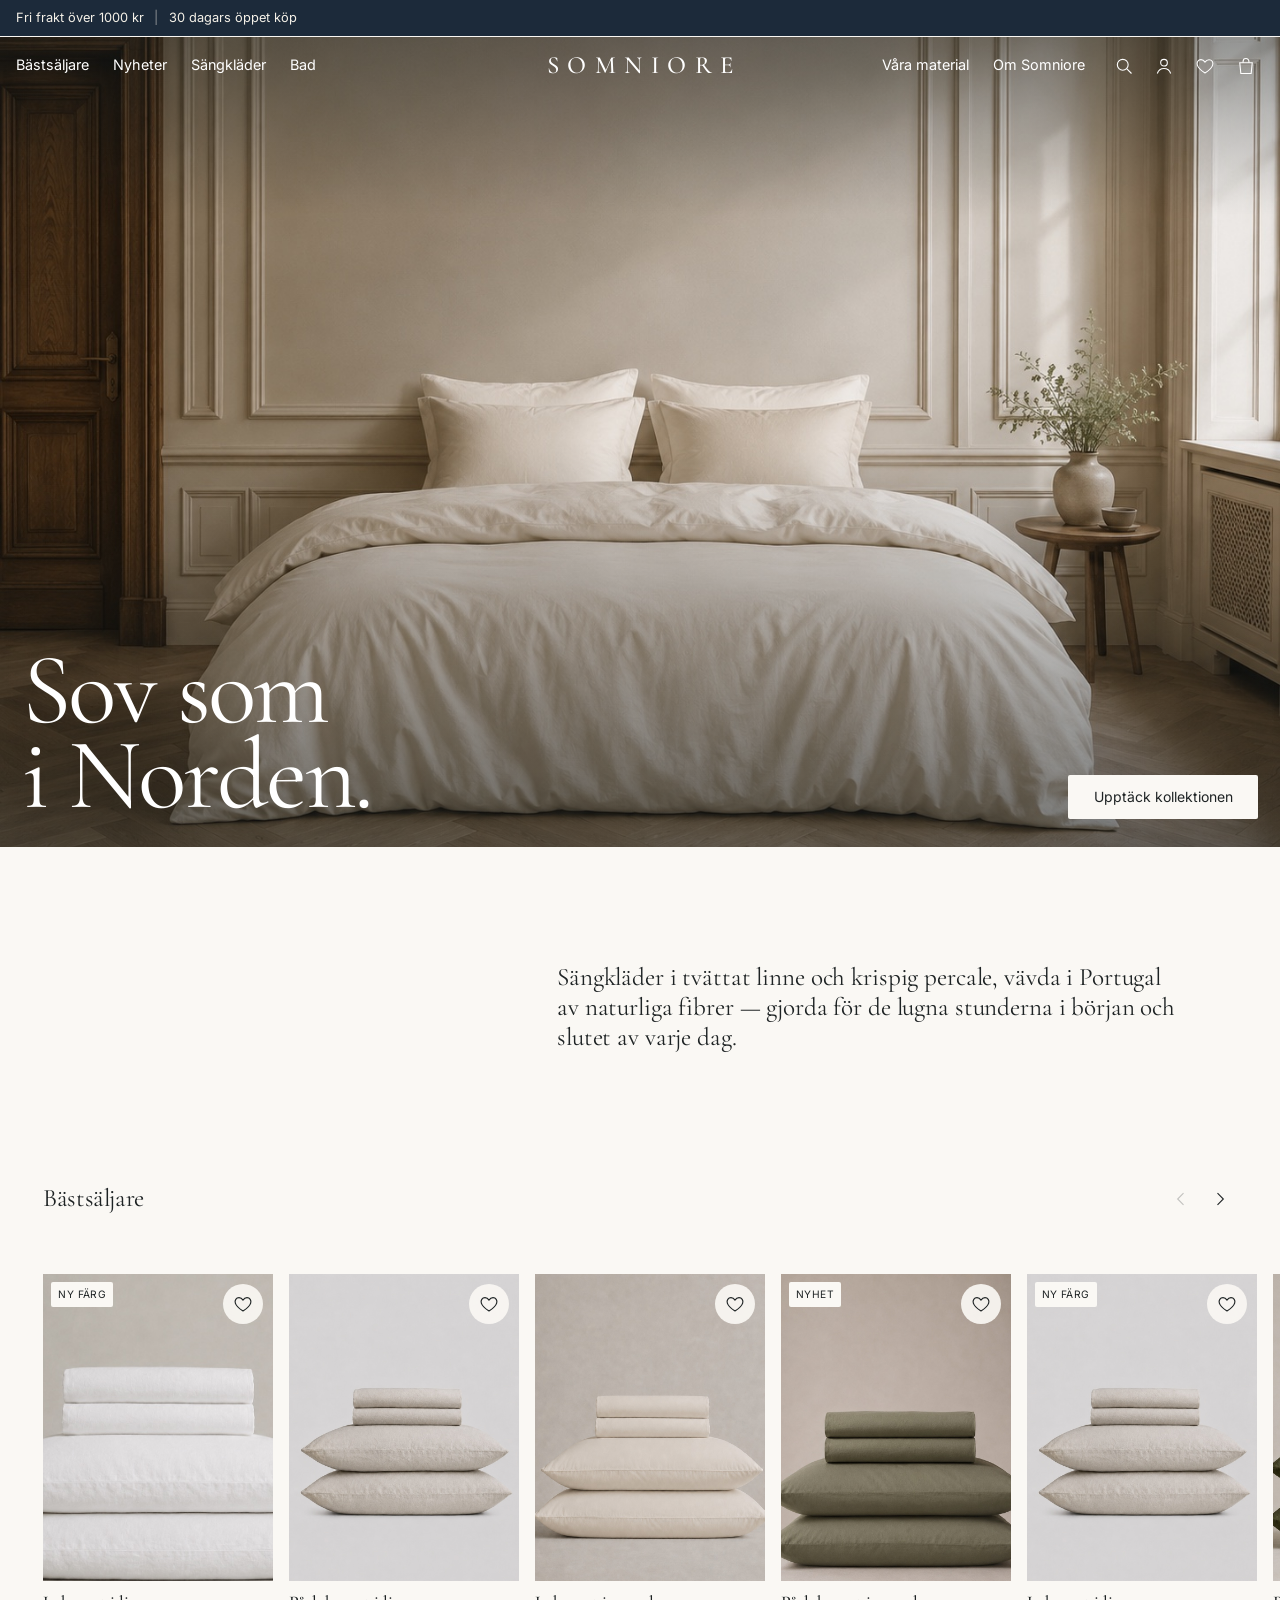
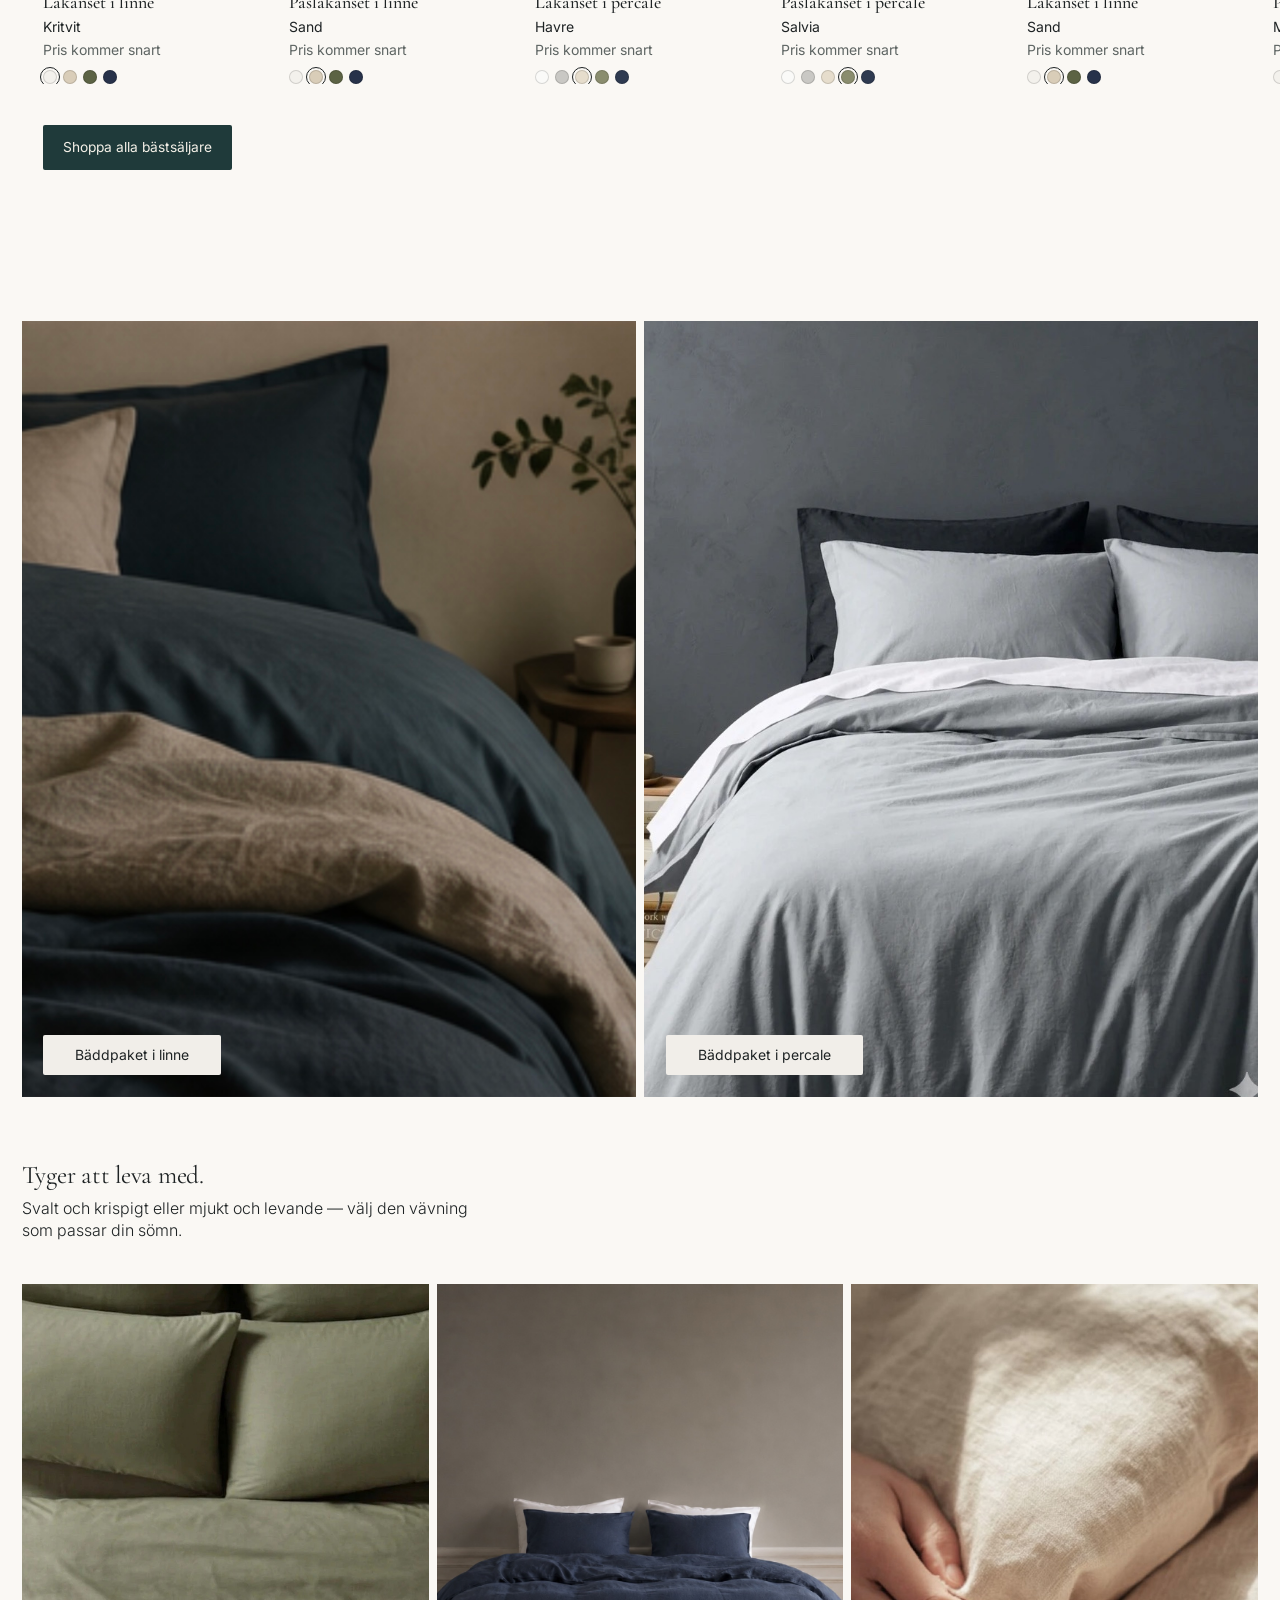
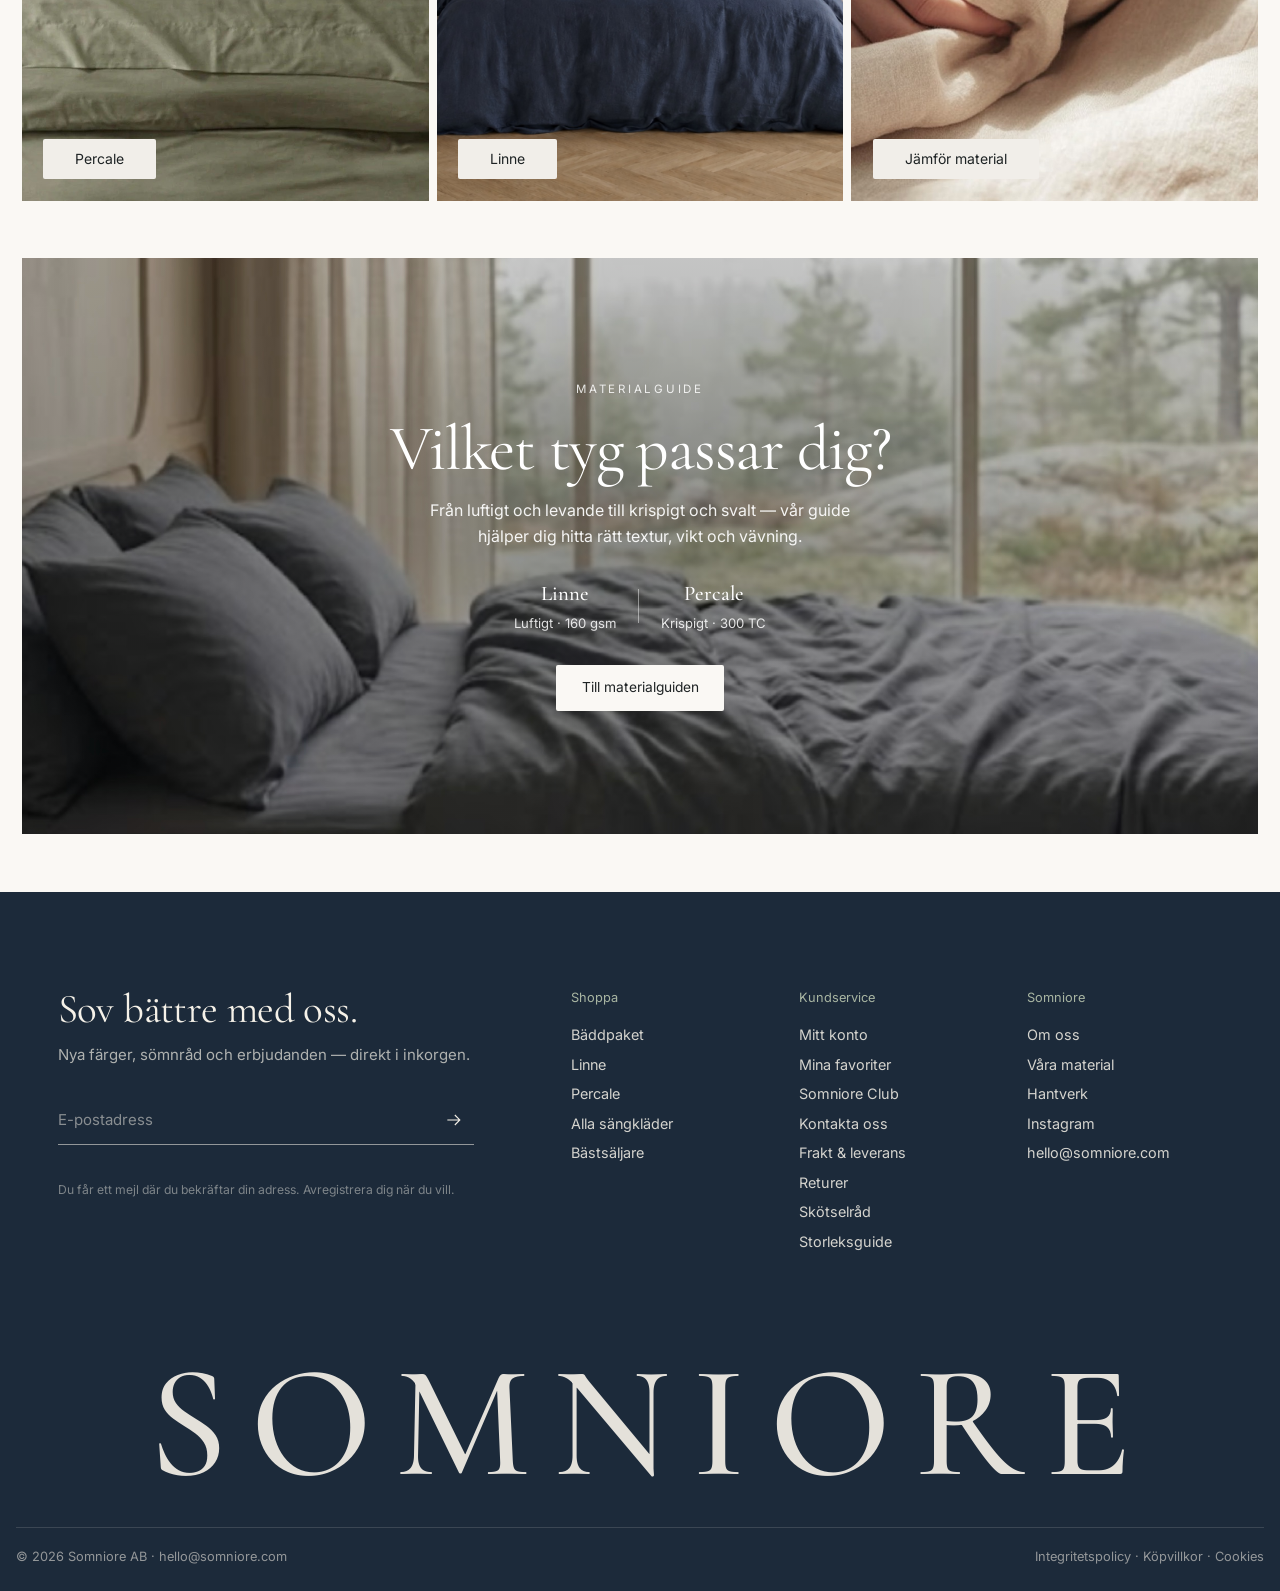
==== index.html @ 9fb5533e "Nyheter-menyn tillbaka Co-Authored-By: Claude Opus 5.5 <noreply@anthropic.com>" ====
<!doctype html>
<html lang="sv">
<head>
  <meta charset="utf-8">
  <meta name="viewport" content="width=device-width, initial-scale=1">
  <title>Somniore — Sängkläder i linne och percale</title>
  <meta name="description" content="Somniore – sängkläder i tvättat linne 160 gsm och bomullspercale 300 TC. Vävda i Portugal, formgivna i Sverige för nordisk sömn.">
  <link rel="preconnect" href="https://fonts.googleapis.com">
  <link rel="preconnect" href="https://fonts.gstatic.com" crossorigin>
  <link href="https://fonts.googleapis.com/css2?family=Cormorant+Garamond:ital,wght@0,400;0,500;0,600;1,400;1,500&family=Inter:wght@300;400;500;600&display=swap" rel="stylesheet">
  <link rel="stylesheet" href="styles.css?v=88">
</head>
<body class="has-hero is-top">

  <div id="site-header"></div>

  <main class="home">
    <!-- ============ HERO ============ -->
    <section class="hero">
      <img src="assets/img/hero-room-cream.jpg" alt="Ljust skandinaviskt sovrum med bäddad säng i krämvitt linne, väggpaneler och fiskbensparkett" class="hero__img hero__img--room">
      <div class="hero__overlay"></div>
      <h1 class="hero__title">Sov som<br>i Norden.</h1>
      <a href="kollektion.html?c=alla" class="btn btn--light hero__btn">Upptäck kollektionen</a>
    </section>

    <!-- ============ INLEDNING (stor text, högra halvan) ============ -->
    <section class="intro-note">
      <p>Sängkläder i tvättat linne och krispig percale, vävda i Portugal av naturliga fibrer — gjorda för de lugna stunderna i början och slutet av varje dag.</p>
    </section>

    <!-- ============ BÄSTSÄLJARE ============ -->
    <section class="rail" id="bastsaljare">
      <div class="rail__head">
        <h2 class="h-section">Bästsäljare</h2>
        <div class="rail__arrows">
          <button class="arrow" data-dir="-1" aria-label="Föregående"><svg viewBox="0 0 24 24"><path d="M15 5l-7 7 7 7"/></svg></button>
          <button class="arrow" data-dir="1" aria-label="Nästa"><svg viewBox="0 0 24 24"><path d="M9 5l7 7-7 7"/></svg></button>
        </div>
      </div>
      <div class="rail__track" id="productTrack"><!-- fylls av script.js --></div>
      <a href="kollektion.html?c=bastsaljare" class="btn btn--dark rail__cta">Shoppa alla bästsäljare</a>
    </section>

    <!-- ============ BÄDDPAKET (två stora bilder) ============ -->
    <section class="duo">
      <a href="baddpaket.html?m=linne" class="duo__tile">
        <img src="assets/img/linen-blue-beige.jpg" alt="Säng bäddad i mörkblått och beige linne" loading="lazy">
        <span class="img-label">Bäddpaket i linne</span>
      </a>
      <a href="baddpaket.html?m=percale" class="duo__tile">
        <img src="assets/img/percale-grey-dark-wall.jpg" alt="Säng bäddad i ljusgrå percale mot mörk vägg" loading="lazy">
        <span class="img-label">Bäddpaket i percale</span>
      </a>
    </section>

    <!-- ============ VÅRA TYGER (tre bilder) ============ -->
    <section class="fabrics">
      <div class="fabrics__head">
        <h2 class="fabrics__title">Tyger att leva med.</h2>
        <p>Svalt och krispigt eller mjukt och levande — välj den vävning som passar din sömn.</p>
      </div>
      <div class="fabrics__grid">
        <a href="kollektion.html?c=percale" class="fabrics__tile">
          <img src="assets/img/percale-green-above.jpg" alt="Närbild på grön percale" loading="lazy">
          <span class="img-label">Percale</span>
        </a>
        <a href="kollektion.html?c=linne" class="fabrics__tile">
          <img src="assets/img/linen-blue-bed.jpg" alt="Närbild på mörkblått tvättat linne" loading="lazy">
          <span class="img-label">Linne</span>
        </a>
        <a href="material.html" class="fabrics__tile">
          <img src="assets/img/linen-hand.jpg" alt="Hand som vilar mot mjukt tvättat linne" loading="lazy">
          <span class="img-label">Jämför material</span>
        </a>
      </div>
    </section>

    <!-- ============ EDITORIAL 1 ============ -->
    <!-- ============ PALETT ============ -->
    <!-- ============ STATEMENT 2 ============ -->
    <!-- ============ LINNE (split) ============ -->
    <!-- ============ KATEGORIER ============ -->
    <!-- ============ TYGGUIDE ============ -->
    <section class="guide-banner">
      <img src="assets/img/hero-nordic-window.jpg" alt="Säng i mörkt linne vid ett stort fönster mot nordisk skog" loading="lazy">
      <div class="guide-banner__copy">
        <p class="guide-banner__kicker">Materialguide</p>
        <h2 class="guide-banner__title">Vilket tyg passar dig?</h2>
        <p class="guide-banner__text">Från luftigt och levande till krispigt och svalt — vår guide hjälper dig hitta rätt textur, vikt och vävning.</p>
        <div class="guide-banner__pair">
          <span><b>Linne</b>Luftigt · 160 gsm</span>
          <i aria-hidden="true"></i>
          <span><b>Percale</b>Krispigt · 300 TC</span>
        </div>
        <a href="material.html" class="btn btn--light guide-banner__btn">Till materialguiden</a>
      </div>
    </section>

  </main>

  <div id="site-footer"></div>

  <script src="assets/js/data.js?v=85"></script>
  <script src="assets/js/layout.js?v=88"></script>
  <script src="assets/js/home.js?v=80"></script>
</body>
</html>
---- styles.css ----
/* =========================================================
   SOMNIORE — stilmall
   Layout inspirerad av Parachute: smala marginaler, bilder
   nästan kant i kant, vänsterställda rubriker, etiketter i bilder.
   ========================================================= */
:root {
  --petrol: #1F3A3A;
  --navy: #1C2A3A;
  --sage: #A8B5A2;
  --beige: #F5F1E8;
  --offwhite: #FAF8F4;
  --card: #E7E3DC;          /* bakgrund bakom produktbilder */
  --ink: #1E2324;
  --soft: #5E6563;
  --line: rgba(30,35,36,.12);
  --serif: "Cormorant Garamond", Georgia, serif;
  --sans: "Inter", "Helvetica Neue", Arial, sans-serif;
  --pad: clamp(14px, 1.25vw, 20px);   /* sidmarginal, som Parachute */
  --gap: 6px;                          /* mellanrum mellan bilder */
  --inset: clamp(16px, 4.5vw, 72px);   /* indrag för textblock */
  --header: 60px;
}

*, *::before, *::after { box-sizing: border-box; }
html { scroll-behavior: smooth; }
body {
  margin: 0;
  background: var(--offwhite);
  color: var(--ink);
  font: 400 15px/1.55 var(--sans);
  -webkit-font-smoothing: antialiased;
}
img { display: block; width: 100%; }
a { color: inherit; text-decoration: none; }
button { font: inherit; color: inherit; background: none; border: 0; padding: 0; cursor: pointer; }
h1, h2, h3, h4, p, dl, dd { margin: 0; }
[hidden] { display: none !important; }
.sr-only { position: absolute; width: 1px; height: 1px; overflow: hidden; clip: rect(0 0 0 0); }

/* ---------- Typografi ---------- */
.h-display, .hero__title {
  font-family: var(--serif);
  font-weight: 400;
  line-height: .92;
  letter-spacing: -0.025em;
}
.h-section {
  font-family: var(--serif);
  font-weight: 400;
  font-size: clamp(1.7rem, 2.4vw, 2.3rem);
  line-height: 1.1;
  letter-spacing: -0.015em;
}
.kicker { font-size: .9rem; margin-bottom: .6rem; }

/* ---------- Knappar, etiketter, länkar ---------- */
.btn {
  display: inline-block;
  font-size: .86rem;
  line-height: 1;
  padding: .95rem 1.25rem;
  border-radius: 2px;
  transition: background .25s, color .25s;
  white-space: nowrap;
}
.btn--dark { background: var(--petrol); color: var(--beige); }
.btn--dark:hover { background: var(--navy); }
.btn--light { background: var(--offwhite); color: var(--ink); }
.btn--light:hover { background: #fff; }

.label {
  position: absolute; left: clamp(12px, 1.4vw, 20px); bottom: clamp(12px, 1.4vw, 20px); z-index: 2;
  background: var(--offwhite); color: var(--ink);
  font-size: .86rem; line-height: 1; padding: .85rem 1.2rem; border-radius: 2px;
  transition: background .25s;
}
.tile:hover .label { background: #fff; }

.text-link {
  display: inline-block;
  font-size: .9rem;
  border-bottom: 1px solid currentColor;
  padding-bottom: 1px;
  transition: opacity .2s;
}
.text-link:hover { opacity: .6; }
.text-link--light { color: #fff; }

/* ---------- Meddelandefält ---------- */
.announce {
  background: var(--navy);
  color: var(--beige);
  font-size: .8rem;
  padding: .5rem var(--pad);
  position: relative; z-index: 60;
}
.announce span { opacity: .5; margin: 0 .4rem; }
.announce b { font-weight: inherit; }

/* ---------- Header ---------- */
.header {
  position: sticky; top: 0; z-index: 50;
  margin-bottom: calc(var(--header) * -1);
  color: var(--ink);
  background: var(--offwhite);
  border-bottom: 1px solid var(--line);
  transition: background .3s, color .3s, border-color .3s;
}
body.is-top .header:not(:hover):not(.mega-open) {
  background: transparent; color: #fff; border-color: transparent;
}
.header__bar {
  height: var(--header);
  display: grid; grid-template-columns: 1fr auto 1fr; align-items: center; gap: 2rem;
  padding: 0 var(--pad);
}
.nav { display: flex; gap: 1.5rem; height: 100%; align-items: center; }
.nav__item { height: 100%; display: flex; align-items: center; }
.nav__link { white-space: nowrap; font-size: .9rem; padding: .25rem 0; border-bottom: 1px solid transparent; transition: border-color .2s; }
.nav__link:hover, .nav__item.active .nav__link { border-color: currentColor; }
.logo {
  font-family: var(--serif);
  font-weight: 500;
  font-size: 1.55rem;
  letter-spacing: .34em;
  line-height: 1;
  padding-left: .34em;
}
.tools { display: flex; align-items: center; justify-content: flex-end; gap: .3rem; height: 100%; }
.nav--right { margin-right: 1rem; }
.tool { width: 36px; height: 36px; display: grid; place-items: center; }
.tool svg, .arrow svg, .news svg { width: 20px; height: 20px; fill: none; stroke: currentColor; stroke-width: 1.3; }

/* Megameny (som Parachute: kolumner med rubriker, bild till höger) */
.mega {
  position: absolute; left: 0; right: 0; top: 100%;
  background: var(--offwhite); color: var(--ink);
  border-bottom: 1px solid var(--line);
  box-shadow: 0 18px 30px -24px rgba(20,28,30,.25);
  opacity: 0; visibility: hidden; pointer-events: none;
  transition: opacity .2s, visibility .2s;
}
.mega.open { opacity: 1; visibility: visible; pointer-events: auto; }
.mega__inner {
  display: grid; grid-template-columns: repeat(5, minmax(120px, 170px)) 200px; max-width: 1240px; margin: 0 auto;
  justify-content: center; gap: clamp(1.5rem, 3.5vw, 4rem);
  padding: 2.4rem var(--pad) 2.8rem;
}
.mega__col { display: flex; flex-direction: column; gap: .7rem; font-size: .95rem; }
.mega__col > a:not(.mega__head):hover { color: var(--soft); }
.mega__head {
  display: block; font-size: .78rem; font-weight: 600; letter-spacing: .06em; text-transform: uppercase;
  padding-bottom: .9rem; margin-bottom: .6rem; border-bottom: 1px solid var(--ink); max-width: 160px;
}
.mega__head span { margin-left: .3rem; transition: margin .2s; }
.mega__head:hover span { margin-left: .6rem; }
.mega__col i { display: inline-block; width: 13px; height: 13px; border-radius: 50%; background: var(--c); box-shadow: inset 0 0 0 1px rgba(0,0,0,.15); margin-right: .6rem; vertical-align: -1px; }
.mega__mat { line-height: 1.35; }
.mega__mat small { display: block; color: var(--soft); font-size: .9rem; }
.mega__col--text p { color: var(--soft); font-size: .9rem; line-height: 1.5; max-width: 220px; }
.mega__feature img { aspect-ratio: 4/5; object-fit: cover; background: var(--card); }
.mega__feature-title { display: block; font-family: var(--serif); font-size: 1.3rem; line-height: 1.05; text-transform: uppercase; letter-spacing: .02em; margin-top: .9rem; }
.mega__feature-link { display: block; font-size: .85rem; font-weight: 500; margin-top: .4rem; }

/* Burger + mobilmeny */
.burger { display: none; width: 36px; height: 36px; position: relative; }
.burger span { position: absolute; left: 7px; right: 7px; height: 1.3px; background: currentColor; }
.burger span:nth-child(1) { top: 12px; } .burger span:nth-child(2) { top: 17.5px; } .burger span:nth-child(3) { top: 23px; }
.drawer, .cart { position: fixed; inset: 0; z-index: 100; background: rgba(20,25,26,.4); opacity: 0; visibility: hidden; transition: opacity .3s, visibility .3s; }
.drawer.open, .cart.open { opacity: 1; visibility: visible; }
.drawer__panel { position: absolute; top: 0; bottom: 0; left: 0; width: min(88vw, 380px); background: var(--offwhite); transform: translateX(-100%); transition: transform .35s cubic-bezier(.2,.7,.2,1); display: flex; flex-direction: column; overflow-y: auto; }
.drawer.open .drawer__panel, .cart.open .cart__panel { transform: none; }
.drawer__head { display: flex; justify-content: space-between; align-items: center; height: var(--header); padding: 0 var(--pad); border-bottom: 1px solid var(--line); flex-shrink: 0; }
.logo--dark { font-size: 1.15rem; }
.drawer__close { width: 36px; height: 36px; display: grid; place-items: center; }
.drawer__close svg { width: 22px; height: 22px; fill: none; stroke: currentColor; stroke-width: 1.3; }
.drawer__nav { display: flex; flex-direction: column; padding: 1rem var(--pad); }
.drawer__nav > a, .drawer__nav summary { font-family: var(--serif); font-size: 1.7rem; padding: .45rem 0; cursor: pointer; list-style: none; }
.drawer__nav summary::-webkit-details-marker { display: none; }
.drawer__nav summary::after { content: "+"; float: right; font-family: var(--sans); font-weight: 300; }
.drawer__nav details[open] summary::after { content: "−"; }
.drawer__nav details div { display: flex; flex-direction: column; gap: .55rem; padding: .3rem 0 1rem 2px; font-size: .95rem; }
.drawer__foot { margin-top: auto; padding: 1.5rem var(--pad); display: flex; flex-direction: column; gap: .5rem; font-size: .9rem; color: var(--soft); border-top: 1px solid var(--line); }

/* Varukorg */
.cart-btn { position: relative; }
.cart-count { position: absolute; top: 3px; right: 0; min-width: 15px; height: 15px; padding: 0 3px; border-radius: 8px; background: var(--petrol); color: var(--beige); font-size: .6rem; line-height: 15px; text-align: center; }
.cart-count:empty, .cart-count[data-zero] { display: none; }
.cart__panel { position: absolute; top: 0; bottom: 0; right: 0; width: min(92vw, 420px); background: var(--offwhite); transform: translateX(100%); transition: transform .35s cubic-bezier(.2,.7,.2,1); display: flex; flex-direction: column; }
.cart__head { display: flex; justify-content: space-between; align-items: center; height: var(--header); padding: 0 var(--pad); border-bottom: 1px solid var(--line); }
.cart__head h2 { font-family: var(--serif); font-weight: 400; font-size: 1.5rem; }
.cart__items { flex: 1; overflow-y: auto; padding: 0 var(--pad); }
.cart__empty { text-align: center; padding: 4rem 0; }
.cart__empty p { margin-bottom: 1.4rem; color: var(--soft); }
.cart-item { display: grid; grid-template-columns: 88px 1fr; gap: 1rem; padding: 1.2rem 0; border-bottom: 1px solid var(--line); }
.cart-item__img { aspect-ratio: 4/5; background: var(--card); overflow: hidden; }
.cart-item__img img { height: 100%; object-fit: cover; }
.cart-item__name { font-family: var(--serif); font-weight: 500; font-size: 1.15rem; }
.cart-item__info p { font-size: .85rem; color: var(--soft); }
.cart-item__qty { display: flex; align-items: center; gap: .6rem; margin-top: .6rem; font-size: .9rem; }
.cart-item__qty button:not(.cart-item__remove) { width: 26px; height: 26px; border: 1px solid var(--line); border-radius: 50%; line-height: 1; }
.cart-item__remove { margin-left: auto; font-size: .8rem; color: var(--soft); text-decoration: underline; text-underline-offset: 3px; }
.cart__foot { padding: 1.2rem var(--pad) 1.5rem; border-top: 1px solid var(--line); }
.cart__row { display: flex; justify-content: space-between; font-size: .9rem; padding: .25rem 0; }
.cart__total { font-weight: 500; font-size: 1rem; margin-bottom: 1rem; }
.cart__checkout { width: 100%; text-align: center; }
.cart__note { font-size: .78rem; color: var(--soft); text-align: center; margin-top: .7rem; }
.toast { position: fixed; left: 50%; bottom: 24px; transform: translate(-50%, 20px); background: var(--ink); color: var(--beige); font-size: .88rem; padding: .85rem 1.3rem; border-radius: 2px; opacity: 0; pointer-events: none; transition: opacity .3s, transform .3s; z-index: 120; }
.toast.show { opacity: 1; transform: translate(-50%, 0); }

/* ---------- Hero ---------- */
.hero { position: relative; height: calc(100vh - 32px); min-height: 560px; max-height: 980px; overflow: hidden; color: #fff; }
.hero__img { position: absolute; inset: 0; height: 100%; object-fit: cover; object-position: 55% 60%; }
.hero__overlay { position: absolute; inset: 0; background: linear-gradient(180deg, rgba(20,28,30,.4) 0%, rgba(20,28,30,0) 22%, rgba(20,28,30,0) 50%, rgba(20,28,30,.5) 100%); }
.hero__title { position: absolute; left: var(--pad); bottom: clamp(1.25rem, 3vw, 2.25rem); font-size: clamp(3.6rem, 8.6vw, 8.6rem); }
.hero__btn { position: absolute; right: var(--pad); bottom: clamp(1.25rem, 3vw, 2.25rem); }

/* ---------- Statement (texten till höger) ---------- */
.statement { padding: clamp(5rem, 9vw, 8.5rem) var(--pad); display: grid; grid-template-columns: 5fr 7fr; }
.statement > * { grid-column: 2; }
.statement p:not(.kicker) {
  font-family: var(--serif);
  font-size: clamp(1.55rem, 2.3vw, 2.15rem);
  line-height: 1.22;
  letter-spacing: -0.01em;
  max-width: 36ch;
}
.statement--small { padding-top: clamp(4rem, 7vw, 6.5rem); padding-bottom: clamp(4rem, 7vw, 6.5rem); }
.statement .text-link { margin-top: 1.4rem; justify-self: start; }

/* ---------- Produktkarusell ---------- */
.rail { padding: 0 0 clamp(5rem, 9vw, 8rem); }
.rail__head { display: flex; justify-content: space-between; align-items: center; padding: 0 var(--inset); margin-bottom: 1.1rem; }
.rail__head .h-section { font-size: 1.35rem; }
.rail__arrows { display: flex; gap: .3rem; }
.arrow { width: 34px; height: 34px; display: grid; place-items: center; border-radius: 50%; transition: background .2s; }
.arrow:hover { background: rgba(0,0,0,.05); }
.arrow:disabled { opacity: .25; cursor: default; background: none; }
.rail__track {
  display: grid; grid-auto-flow: column;
  grid-auto-columns: calc((100% - 2 * var(--inset) - 3 * var(--gap)) / 4);
  gap: var(--gap); overflow-x: auto; scroll-snap-type: x mandatory; scroll-padding: 0 var(--inset);
  padding: 0 var(--inset); scrollbar-width: none;
}
.rail__track::-webkit-scrollbar, .palette__track::-webkit-scrollbar { display: none; }
.rail__cta { margin: 2.2rem var(--inset) 0; }

.product { scroll-snap-align: start; }
.product__media { display: block; position: relative; aspect-ratio: 4/5; background: var(--card); overflow: hidden; }
.product__media img { position: absolute; inset: 0; height: 100%; object-fit: cover; transition: opacity .5s ease; }
.product__media .alt { opacity: 0; }
.product:hover .product__media .alt { opacity: 1; }
.tag {
  position: absolute; top: 8px; left: 8px; z-index: 2;
  font-size: .64rem; letter-spacing: .04em; text-transform: uppercase;
  background: var(--offwhite); color: var(--ink); padding: .28rem .45rem; border-radius: 2px;
}
.product__quick {
  position: absolute; left: 8px; right: 8px; bottom: 8px; z-index: 2;
  background: var(--offwhite); text-align: center; font-size: .82rem; padding: .75rem;
  border-radius: 2px; opacity: 0; transform: translateY(8px); transition: opacity .3s, transform .3s;
}
.product:hover .product__quick { opacity: 1; transform: none; }
.product__name { font-family: var(--serif); font-size: 1.2rem; font-weight: 500; line-height: 1.2; margin-top: .75rem; }
.product__color { font-size: .84rem; color: var(--ink); margin-top: .15rem; }
.product__meta { font-size: .84rem; color: var(--soft); margin-top: .1rem; }
.product__swatches { display: flex; gap: 6px; margin-top: .55rem; }
.product__swatches i, .product__swatches button { width: 14px; height: 14px; border-radius: 50%; background: var(--c); box-shadow: inset 0 0 0 1px rgba(0,0,0,.15); outline: 1px solid transparent; outline-offset: 2px; transition: outline-color .2s; }
.product__swatches button:hover { outline-color: var(--line); }
.product__swatches button.active { outline-color: var(--ink); }
.product__name { display: block; }

/* ---------- Editorial med produktkort ---------- */
.feature { padding: 0 var(--pad); }
.feature__media { position: relative; height: min(100vh, 960px); min-height: 520px; overflow: hidden; color: #fff; }
.feature__media > img { position: absolute; inset: 0; height: 100%; object-fit: cover; }
.feature__media::after { content: ""; position: absolute; inset: 0; background: linear-gradient(180deg, rgba(0,0,0,.3) 0%, rgba(0,0,0,0) 40%); pointer-events: none; }
.feature__copy { position: absolute; top: clamp(1.25rem, 2.5vw, 2rem); left: clamp(1rem, 2vw, 1.75rem); z-index: 2; }
.feature__copy .h-display { font-size: clamp(3rem, 6vw, 5.8rem); margin-bottom: 1.4rem; }
.feature__card { position: absolute; left: clamp(1rem, 2vw, 1.75rem); bottom: clamp(1rem, 2vw, 1.75rem); width: clamp(120px, 12.5vw, 190px); aspect-ratio: 3/4; background: var(--card); z-index: 2; overflow: hidden; }
.feature__card img { height: 100%; object-fit: cover; transition: transform .6s; }
.feature__card:hover img { transform: scale(1.05); }

/* ---------- Palett ---------- */
.palette { padding: clamp(5rem, 9vw, 8rem) 0 clamp(5rem, 9vw, 8rem); }
.palette__head { padding: 0 var(--inset); max-width: calc(36rem + 2 * var(--inset)); }
.palette__head p { margin-top: .8rem; font-size: 1rem; color: var(--soft); }
.palette__bar { display: flex; justify-content: space-between; align-items: flex-end; gap: 1.5rem; padding: 2.2rem var(--inset) 1.4rem; }
.palette__swatches { display: flex; gap: clamp(.8rem, 2vw, 1.8rem); flex-wrap: wrap; }
.pswatch { display: flex; flex-direction: column; align-items: center; gap: .55rem; font-size: .8rem; color: var(--soft); transition: color .2s; }
.pswatch i { width: 46px; height: 46px; border-radius: 50%; background: var(--c); box-shadow: inset 0 0 0 1px rgba(0,0,0,.12); outline: 1px solid transparent; outline-offset: 4px; transition: outline-color .2s, transform .2s; }
.pswatch:hover i { transform: scale(1.06); }
.pswatch.active { color: var(--ink); }
.pswatch.active i { outline-color: var(--ink); }
.pswatch span { padding-bottom: 2px; border-bottom: 1px solid transparent; white-space: nowrap; }
.pswatch.active span { border-color: var(--ink); }
.palette__track {
  display: grid; grid-auto-flow: column; grid-auto-columns: clamp(230px, 20vw, 310px);
  gap: var(--gap); overflow-x: auto; scroll-snap-type: x mandatory; scrollbar-width: none;
  padding: 0 var(--inset); scroll-padding: 0 var(--inset);
  transition: opacity .22s;
}
.palette__track.fading { opacity: 0; }
a.shade-card, .shade-card {
  scroll-snap-align: start; aspect-ratio: 3/4; background: var(--c); color: var(--ink);
  padding: clamp(1.2rem, 2vw, 1.8rem); display: flex; flex-direction: column;
  box-shadow: inset 0 0 0 1px rgba(0,0,0,.09);
}
.shade-card.is-dark { color: var(--beige); }
.shade-card__kicker { font-size: .75rem; letter-spacing: .14em; text-transform: uppercase; opacity: .7; }
.shade-card h3 { font-family: var(--serif); font-weight: 400; font-size: clamp(2rem, 2.8vw, 2.6rem); line-height: 1; margin: auto 0 1rem; }
.shade-card p:not(.shade-card__kicker) { font-size: .9rem; line-height: 1.5; }
.shade-card__avail { margin-top: 1.2rem; padding-top: .9rem; border-top: 1px solid currentColor; opacity: .85; font-size: .82rem !important; }
.look { scroll-snap-align: start; }
.look__img { aspect-ratio: 3/4; overflow: hidden; background: var(--card); }
.look__img img { height: 100%; object-fit: cover; transition: transform .9s cubic-bezier(.2,.7,.2,1); }
.look:hover .look__img img { transform: scale(1.04); }
.look__title { font-family: var(--serif); font-weight: 500; font-size: 1.15rem; margin-top: .7rem; }
.look__meta { font-size: .82rem; color: var(--soft); }

/* ---------- Linne: stor bild + produktblock ---------- */
.spot { display: grid; grid-template-columns: 7fr 5fr; gap: var(--gap); padding: 0 var(--pad); margin-bottom: clamp(5rem, 9vw, 8rem); }
.spot__large { aspect-ratio: 4/5; max-height: 92vh; width: 100%; overflow: hidden; background: var(--card); }
.spot__large img { height: 100%; object-fit: cover; transition: opacity .22s; }
.spot__info { display: flex; flex-direction: column; justify-content: space-between; gap: 2.5rem; padding: clamp(1rem, 2vw, 1.5rem) clamp(1rem, 4vw, 4rem); background: var(--beige); }
.spot__title { font-family: var(--serif); font-weight: 400; font-size: clamp(2.4rem, 4vw, 3.6rem); line-height: 1; letter-spacing: -0.02em; margin-bottom: 1.2rem; }
.spot__text { font-size: 1rem; line-height: 1.55; max-width: 30rem; }
.spot__facts { list-style: none; padding: 0; margin: 1.8rem 0 0; max-width: 30rem; }
.spot__facts li { display: flex; gap: 1rem; padding: .7rem 0; border-top: 1px solid var(--line); font-size: .92rem; }
.spot__facts li:last-child { border-bottom: 1px solid var(--line); }
.spot__facts span { width: 5.5rem; flex-shrink: 0; color: var(--soft); }
.spot__buy { display: grid; grid-template-columns: minmax(140px, 50%) 1fr; gap: 1.4rem; align-items: end; }
.spot__pack { display: block; aspect-ratio: 4/5; overflow: hidden; background: var(--card); }
.spot__pack img { height: 100%; object-fit: cover; transition: opacity .22s, transform .8s; }
.spot__pack:hover img { transform: scale(1.04); }
.spot.fading .spot__large img, .spot.fading .spot__pack img { opacity: 0; }
.spot__name { font-family: var(--serif); font-weight: 500; font-size: 1.35rem; line-height: 1.15; }
.spot__meta { font-size: .85rem; color: var(--soft); margin-top: .2rem; }
.spot__meta span { color: var(--ink); }
.spot__swatches { display: flex; gap: 10px; margin: .9rem 0 1.4rem; }
.spot__swatch { width: 24px; height: 24px; border-radius: 50%; background: var(--c); box-shadow: inset 0 0 0 1px rgba(0,0,0,.15); outline: 1px solid transparent; outline-offset: 3px; transition: outline-color .2s; }
.spot__swatch:hover { outline-color: var(--line); }
.spot__swatch.active { outline-color: var(--ink); }
.spot__ctas { display: flex; align-items: center; gap: 1.2rem; flex-wrap: wrap; }

/* ---------- Bildrutor med etikett ---------- */
.tiles { display: grid; gap: var(--gap); padding: 0 var(--pad); }
.tiles--4 { grid-template-columns: repeat(4, 1fr); margin-bottom: clamp(5rem, 9vw, 8rem); }
.tiles--3 { grid-template-columns: repeat(3, 1fr); }
.tiles--2 { grid-template-columns: repeat(2, 1fr); }
.tile { position: relative; display: block; overflow: hidden; aspect-ratio: 3/4; background: var(--card); }
.tile--tall { aspect-ratio: 4/5; }
.tile--wide { aspect-ratio: 4/3; }
.tile img { position: absolute; inset: 0; height: 100%; object-fit: cover; transition: transform 1s cubic-bezier(.2,.7,.2,1); }
.tile:hover img { transform: scale(1.035); }

/* ---------- Banner (The Nordic Way) ---------- */
.banner { position: relative; margin: 0 var(--pad); height: min(92vh, 900px); min-height: 480px; overflow: hidden; color: #fff; }
.banner img { position: absolute; inset: 0; height: 100%; object-fit: cover; }
.banner::after { content: ""; position: absolute; inset: 0; background: linear-gradient(0deg, rgba(0,0,0,.45) 0%, rgba(0,0,0,0) 45%); }
.banner__copy { position: absolute; z-index: 2; left: clamp(1rem, 2.4vw, 2.2rem); bottom: clamp(1.25rem, 3vw, 2.5rem); }
.banner__copy .h-display { font-size: clamp(2.8rem, 5.4vw, 5.2rem); margin-bottom: 1rem; }

.pillars { display: grid; grid-template-columns: repeat(4, 1fr); gap: clamp(1.5rem, 3vw, 3rem); padding: clamp(2.5rem, 4vw, 3.5rem) var(--inset) clamp(5rem, 9vw, 8rem); }
.pillar { border-top: 1px solid var(--ink); padding-top: 1rem; }
.pillar__n { font-size: .78rem; color: var(--soft); }
.pillar h3 { font-family: var(--serif); font-weight: 500; font-size: 1.45rem; line-height: 1.15; margin: 1.6rem 0 .45rem; }
.pillar p { color: var(--soft); font-size: .92rem; }

/* ---------- Block med rubrik + rutor ---------- */
.block { padding-bottom: clamp(5rem, 9vw, 8rem); }
.block__head { padding: 0 var(--inset); margin-bottom: 1.8rem; }
.block__head p { max-width: 30rem; margin-top: .7rem; font-size: 1rem; }
.tiles__captions { margin-top: 1rem; font-size: .88rem; color: var(--soft); }
.cap-title { font-family: var(--serif); font-style: italic; font-size: 1.15rem; color: var(--ink); }
.specs { margin-top: 1rem; }
.specs dl { display: grid; grid-template-columns: 7rem 1fr; font-size: .9rem; }
.specs dt, .specs dd { padding: .65rem 0; border-top: 1px solid var(--line); }
.specs dt { color: var(--soft); }

/* ---------- Footer ---------- */
.footer { background: var(--navy); color: var(--beige); padding: clamp(4rem, 8vw, 6rem) var(--pad) 1.5rem; }
.footer__top { display: grid; grid-template-columns: 5fr 7fr; gap: 3rem; padding: 0 calc(var(--inset) - var(--pad)); }
.footer__title { font-family: var(--serif); font-weight: 400; font-size: clamp(2rem, 3.2vw, 2.8rem); line-height: 1.05; letter-spacing: -0.015em; }
.footer__news > p { color: rgba(245,241,232,.68); margin-top: .8rem; }
.news { display: flex; border-bottom: 1px solid rgba(245,241,232,.55); margin-top: 1.8rem; max-width: 26rem; }
.news input { flex: 1; min-width: 0; border: 0; background: transparent; font: inherit; padding: .8rem 0; outline: none; color: var(--beige); }
.news input::placeholder { color: rgba(245,241,232,.5); }
.news button { width: 40px; display: grid; place-items: center; }
.news__msg { min-height: 1.4em; font-size: .88rem; color: var(--sage) !important; margin-top: .4rem; }
.footer__cols { display: grid; grid-template-columns: repeat(3, 1fr); gap: 2rem; }
.footer__cols div { display: flex; flex-direction: column; gap: .45rem; font-size: .9rem; color: rgba(245,241,232,.85); }
.footer__cols h4 { font-weight: 400; font-size: .8rem; color: var(--sage); margin-bottom: .6rem; }
.footer__cols a:hover { color: #fff; }
.footer__mark {
  font-family: var(--serif); font-weight: 500;
  font-size: clamp(2.4rem, 12.5vw, 14rem); line-height: 1;
  letter-spacing: .14em; padding-left: .14em; text-align: center;
  color: rgba(245,241,232,.92);
  margin: clamp(3rem, 7vw, 6rem) 0 1.5rem; white-space: nowrap; overflow: hidden;
}
.footer__bottom { display: flex; justify-content: space-between; gap: 1rem; flex-wrap: wrap; font-size: .8rem; color: rgba(245,241,232,.55); border-top: 1px solid rgba(245,241,232,.14); padding-top: 1.2rem; }

/* ---------- Mjuk inladdning ---------- */
.fade { opacity: 0; transform: translateY(16px); transition: opacity .9s ease, transform .9s cubic-bezier(.2,.7,.2,1); }
.fade.in { opacity: 1; transform: none; }
@media (prefers-reduced-motion: reduce) { .fade { opacity: 1; transform: none; transition: none; } }

/* =========================================================
   Responsivt
   ========================================================= */
@media (max-width: 1240px) {
  .nav--right { display: none; }
  .rail__track { grid-auto-columns: calc((100% - 2 * var(--inset) - 2 * var(--gap)) / 3); }
}
@media (max-width: 1100px) {
  .mega__inner { grid-template-columns: repeat(5, 1fr); }
  .mega__feature { display: none; }
}
@media (max-width: 900px) {
  :root { --header: 56px; --inset: var(--pad); }
  .header__bar { display: flex; }
  .nav, .hide-m { display: none; }
  .burger { display: block; }
  .logo { position: absolute; left: 50%; transform: translateX(-50%); font-size: 1.2rem; }
  .tools { margin-left: auto; }
  .mega { display: none; }

  .hero { height: 84vh; }
  .hero__btn { right: auto; left: var(--pad); }
  .hero__title { bottom: 5.2rem; }

  .statement { grid-template-columns: 1fr; }
  .statement > * { grid-column: 1; }

  .rail__track { grid-auto-columns: 78%; }
  .feature { padding: 0; }
  .feature__media { height: 88vh; }

  .spot { grid-template-columns: 1fr; }
  .spot__info { padding: 2rem var(--pad); }
  .palette__bar { align-items: flex-start; flex-direction: column; }
  .palette__bar .rail__arrows { display: none; }
  .palette__swatches { flex-wrap: nowrap; overflow-x: auto; width: 100%; scrollbar-width: none; padding: 6px 4px; }
  .palette__track { grid-auto-columns: 62%; }

  .tiles--4 { grid-template-columns: 1fr 1fr; }
  .tiles--3 { grid-auto-flow: column; grid-template-columns: none; grid-auto-columns: 78%; overflow-x: auto; scroll-snap-type: x mandatory; scrollbar-width: none; }
  .tiles--3::-webkit-scrollbar { display: none; }
  .tiles--3 > * { scroll-snap-align: start; }
  .banner { margin: 0; height: 80vh; }
  .pillars { grid-template-columns: 1fr 1fr; row-gap: 2.5rem; }
  .footer__top { grid-template-columns: 1fr; padding: 0; }
}
@media (max-width: 560px) {
  .announce { font-size: .74rem; }
  .announce span, .announce .more { display: none; }
  .logo { font-size: 1.05rem; letter-spacing: .26em; padding-left: .26em; }
  .tools .tool:first-child { display: none; }
  .hero__title { font-size: 3.4rem; }
  .pswatch i { width: 38px; height: 38px; }
  .spot__buy { grid-template-columns: 40% 1fr; }
  .tiles--2 { grid-template-columns: 1fr; }
  .specs { gap: 2rem; }
  .pillars { grid-template-columns: 1fr; }
  .footer__cols { grid-template-columns: 1fr 1fr; }
}

/* =========================================================
   UNDERSIDOR
   ========================================================= */

/* ---------- Sidhero (kollektioner, info) ---------- */
.hero--page { height: clamp(380px, 58vh, 620px); min-height: 0; }
.page-hero__copy { position: absolute; left: var(--pad); right: var(--pad); bottom: clamp(1.5rem, 3vw, 2.5rem); max-width: 40rem; }
.page-hero__title { font-family: var(--serif); font-weight: 400; font-size: clamp(3rem, 6.5vw, 6rem); line-height: .95; letter-spacing: -0.025em; }
.page-hero__text { font-size: 1rem; max-width: 30rem; margin-top: .9rem; color: rgba(255,255,255,.9); }
.crumbs { font-size: .8rem; color: var(--soft); margin-bottom: 1rem; }
.crumbs a:hover { text-decoration: underline; text-underline-offset: 3px; }
.crumbs span { margin: 0 .25rem; }
.crumbs--light { color: rgba(255,255,255,.85); }

/* ---------- Filter ---------- */
.filters {
  position: sticky; top: var(--header); z-index: 20;
  display: flex; justify-content: space-between; align-items: center; gap: 1rem; flex-wrap: wrap;
  padding: .9rem var(--pad); background: rgba(250,248,244,.96); backdrop-filter: blur(6px);
  border-bottom: 1px solid var(--line); margin-bottom: 1.5rem;
}
.filters__left { display: flex; align-items: center; gap: 1.5rem; flex-wrap: wrap; }
.chips { display: flex; gap: .4rem; flex-wrap: wrap; }
.chip { font-size: .84rem; padding: .5rem .95rem; border: 1px solid var(--line); border-radius: 99px; transition: border-color .2s, background .2s, color .2s; }
.chip:hover { border-color: var(--ink); }
.chip.active { background: var(--ink); color: var(--offwhite); border-color: var(--ink); }
.color-filter { display: flex; gap: 10px; }
.cdot { width: 22px; height: 22px; border-radius: 50%; background: var(--c); box-shadow: inset 0 0 0 1px rgba(0,0,0,.15); outline: 1px solid transparent; outline-offset: 3px; transition: outline-color .2s; }
.cdot:hover { outline-color: var(--line); }
.cdot.active { outline-color: var(--ink); }
.filters__right { display: flex; align-items: center; gap: 1.2rem; font-size: .85rem; color: var(--soft); }
.sort select { font: inherit; font-size: .85rem; color: var(--ink); background: transparent; border: 0; padding: .3rem 0; cursor: pointer; }

/* ---------- Produktrutnät ---------- */
.grid { display: grid; grid-template-columns: repeat(4, 1fr); gap: 2.6rem var(--gap); padding: 0 var(--pad) clamp(4rem, 8vw, 6rem); }
.grid .product__name { font-size: 1.2rem; }
.grid-empty { text-align: center; padding: 3rem 0 6rem; color: var(--soft); }
.grid-empty .text-link { margin-top: .8rem; color: var(--ink); }
.more { border-top: 1px solid var(--line); padding-top: clamp(4rem, 8vw, 6rem); }
.more .tiles--4 { margin-bottom: 0; }


@keyframes shake { 25% { transform: translateX(-5px); } 75% { transform: translateX(5px); } }


.pd-maker { display: grid; grid-template-columns: 2.2fr 1fr; gap: clamp(1rem, 2vw, 1.5rem); padding: 0 var(--inset) clamp(4rem, 8vw, 6rem); max-width: 1300px; margin: 0 auto; align-items: end; }
.pd-maker__big { aspect-ratio: 16/10; overflow: hidden; }
.pd-maker__big img { height: 100%; object-fit: cover; object-position: center 40%; }
.pd-maker__small { aspect-ratio: 4/3; overflow: hidden; margin-bottom: 1.3rem; }
.pd-maker__small img { height: 100%; object-fit: cover; }
.pd-eyebrow { font-size: .72rem; font-weight: 600; letter-spacing: .14em; text-transform: uppercase; color: var(--petrol); }
.pd-maker__title { font-family: var(--sans); font-weight: 600; font-size: 1.15rem; letter-spacing: .1em; text-transform: uppercase; margin: .4rem 0 .8rem; }
.pd-maker__side p:not(.pd-eyebrow) { font-size: .9rem; color: var(--soft); line-height: 1.6; margin-bottom: 1.3rem; }
.pd-btn { display: inline-block; background: var(--petrol); color: var(--beige); font-size: .72rem; font-weight: 600; letter-spacing: .14em; text-transform: uppercase; padding: .85rem 1.3rem; border-radius: 3px; transition: background .25s; }
.pd-btn:hover { background: var(--navy); }



@media (max-width: 1100px) {
}
@media (max-width: 900px) {
  .pd-maker { grid-template-columns: 1fr; }
}

/* ---------- Signaturset ---------- */
.set-row { display: grid; grid-template-columns: 7fr 5fr; gap: var(--gap); padding: 0 var(--pad); margin-bottom: clamp(4rem, 8vw, 6rem); align-items: stretch; }
.set-row__img { aspect-ratio: 5/4; overflow: hidden; }
.set-row__img img { height: 100%; object-fit: cover; }
.set-row__text { background: var(--beige); padding: clamp(2rem, 4vw, 4rem); display: flex; flex-direction: column; justify-content: center; align-items: flex-start; }
.set-row--flip .set-row__img { order: 2; }
.set-row--flip { grid-template-columns: 5fr 7fr; }
.set-row__title { font-family: var(--serif); font-weight: 400; font-size: clamp(2.2rem, 3.6vw, 3.4rem); line-height: 1; letter-spacing: -0.02em; }
.set-row__tag { font-family: var(--serif); font-style: italic; font-size: 1.25rem; color: var(--soft); margin: .6rem 0 1.6rem; }
.set-row__list { list-style: none; padding: 0; margin: 0 0 2rem; width: 100%; max-width: 22rem; }
.set-row__list li { padding: .65rem 0; border-top: 1px solid var(--line); font-size: .95rem; }
.set-row__list li:last-child { border-bottom: 1px solid var(--line); }

/* ---------- Material ---------- */
.compare2 { display: grid; grid-template-columns: 1fr 1fr; gap: var(--gap); padding: 0 var(--pad); margin-bottom: clamp(4rem, 8vw, 6rem); }
.compare2__title { font-family: var(--serif); font-weight: 400; font-size: clamp(2rem, 3vw, 2.6rem); margin-top: 1.4rem; }
.compare2__lead { color: var(--soft); margin: .3rem 0 1.2rem; }
.compare2 .btn { margin-top: 1.6rem; }
.compare2__col { padding-right: clamp(0px, 2vw, 2rem); }
.specs-dl { display: grid; grid-template-columns: 7.5rem 1fr; margin: 0; font-size: .92rem; }
.specs-dl dt, .specs-dl dd { padding: .7rem 0; border-top: 1px solid var(--line); margin: 0; }
.specs-dl dt { color: var(--soft); }
.care { background: var(--beige); padding: clamp(4rem, 8vw, 6rem) var(--inset); }
.care__head p { color: var(--soft); margin-top: .6rem; }
.care__grid { display: grid; grid-template-columns: repeat(3, 1fr); gap: clamp(1.5rem, 3vw, 3rem); margin-top: 2.5rem; }
.care__grid > div { border-top: 1px solid var(--ink); padding-top: 1rem; }
.care__grid h3 { font-family: var(--serif); font-weight: 500; font-size: 1.5rem; margin-bottom: .5rem; }
.care__grid p { color: var(--soft); font-size: .92rem; }

/* ---------- Om oss ---------- */
.story-split { display: grid; grid-template-columns: 1fr 1fr; gap: var(--gap); padding: 0 var(--pad); margin-bottom: var(--gap); }
.story-split__img { aspect-ratio: 1; overflow: hidden; }
.story-split__img img { height: 100%; object-fit: cover; }
.story-split__text { background: var(--beige); padding: clamp(2rem, 6vw, 6rem); display: flex; flex-direction: column; justify-content: center; }
.story-split__text .h-section { margin-bottom: 1.2rem; }
.story-split__text p:not(.kicker) { max-width: 30rem; }
.story-split--flip .story-split__img { order: 2; }
.nordic-title { padding-top: clamp(4rem, 8vw, 6rem); margin-bottom: 0; }
.pillars { display: grid; grid-template-columns: repeat(4, 1fr); gap: clamp(1.5rem, 3vw, 3rem); padding: 2rem var(--inset) clamp(5rem, 9vw, 8rem); }
.pillar { border-top: 1px solid var(--ink); padding-top: 1rem; }
.pillar__n { font-size: .78rem; color: var(--soft); }
.pillar h3 { font-family: var(--serif); font-weight: 500; font-size: 1.45rem; line-height: 1.15; margin: 1.6rem 0 .45rem; }
.pillar p { color: var(--soft); font-size: .92rem; }

/* ---------- Kundservice ---------- */
.page-head { padding: calc(var(--header) + clamp(2.5rem, 6vw, 5rem)) var(--inset) clamp(2rem, 4vw, 3rem); border-bottom: 1px solid var(--line); }
.page-head__title { font-family: var(--serif); font-weight: 400; font-size: clamp(2.8rem, 6vw, 5rem); line-height: 1; letter-spacing: -0.02em; }
.page-head__text { max-width: 34rem; margin-top: 1rem; color: var(--soft); }
.service { display: grid; grid-template-columns: 1fr 2fr; gap: clamp(2rem, 6vw, 6rem); padding: clamp(2.5rem, 5vw, 4rem) var(--inset) clamp(5rem, 9vw, 8rem); }
.service__contact { position: sticky; top: calc(var(--header) + 2rem); align-self: start; background: var(--beige); padding: 2rem; }
.service__contact h2 { font-family: var(--serif); font-weight: 400; font-size: 1.7rem; margin-bottom: 1rem; }
.service__contact p { font-size: .92rem; margin-bottom: .9rem; color: var(--soft); }
.service__contact a { color: var(--ink); text-decoration: underline; text-underline-offset: 3px; }
.service__group { font-family: var(--serif); font-weight: 400; font-size: 1.8rem; margin: 2.5rem 0 .6rem; scroll-margin-top: calc(var(--header) + 2rem); }
.service__group:first-child { margin-top: 0; }
.size-table { width: 100%; border-collapse: collapse; font-size: .92rem; }
.size-table th, .size-table td { text-align: left; padding: .8rem 0; border-top: 1px solid var(--line); vertical-align: top; }
.size-table th { font-weight: 400; color: var(--soft); width: 9rem; }
.size-note { font-size: .8rem; color: var(--soft); margin-top: .6rem; }

@media (max-width: 1100px) {
  .grid { grid-template-columns: repeat(3, 1fr); }
  .pdp { grid-template-columns: 1fr 1fr; }
}
@media (max-width: 900px) {
  .filters { top: var(--header); }
  .filters__left { gap: 1rem; }
  .grid { grid-template-columns: 1fr 1fr; row-gap: 2rem; }
  .pdp { grid-template-columns: 1fr; padding-left: 0; padding-right: 0; }
  .pdp__gallery { display: grid; grid-auto-flow: column; grid-template-columns: none; grid-auto-columns: 86%; overflow-x: auto; scroll-snap-type: x mandatory; scrollbar-width: none; padding: 0 var(--pad); }
  .pdp__gallery::-webkit-scrollbar { display: none; }
  .pdp__gallery figure, .pdp__gallery figure.wide { grid-column: auto; aspect-ratio: 4/5; scroll-snap-align: center; }
  .pdp__info { padding: 0 var(--pad); }
  .pdp__sticky { position: static; padding: 0; }
  .pdp-material, .set-row, .set-row--flip, .compare2, .story-split { grid-template-columns: 1fr; }
  .pdp-material { margin-left: 0; margin-right: 0; }
  .set-row--flip .set-row__img, .story-split--flip .story-split__img { order: 0; }
  .compare2 { row-gap: 3.5rem; }
  .care__grid { grid-template-columns: 1fr; }
  .pillars { grid-template-columns: 1fr 1fr; row-gap: 2.5rem; }
  .service { grid-template-columns: 1fr; }
  .service__contact { position: static; }
}
@media (max-width: 560px) {
  .filters__right .filters__count { display: none; }
  .pillars { grid-template-columns: 1fr; }
  .page-hero__title { font-size: 3rem; }
}
.hero--page .hero__overlay { background: linear-gradient(180deg, rgba(20,28,30,.4) 0%, rgba(20,28,30,0) 28%, rgba(20,28,30,.15) 55%, rgba(20,28,30,.62) 100%); }

/* ---------- Tygguide-banner ---------- */
.guide-banner { position: relative; margin: 0 var(--pad) clamp(5rem, 9vw, 8rem); height: clamp(460px, 64vh, 640px); overflow: hidden; display: grid; place-items: center; text-align: center; color: #fff; }
.guide-banner > img { position: absolute; inset: 0; height: 100%; object-fit: cover; object-position: center 45%; transform: scale(1.02); transition: transform 1.6s cubic-bezier(.2,.7,.2,1); }
.guide-banner:hover > img { transform: scale(1.05); }
.guide-banner::after { content: ""; position: absolute; inset: 0; background: radial-gradient(ellipse at center, rgba(28,30,28,.5) 0%, rgba(28,30,28,.28) 55%, rgba(28,30,28,.18) 100%); }
.guide-banner__copy { position: relative; z-index: 2; max-width: 46rem; padding: 0 var(--pad); }
.guide-banner__kicker { font-size: .72rem; letter-spacing: .24em; text-transform: uppercase; opacity: .85; margin-bottom: 1.1rem; }
.guide-banner__title { font-family: var(--serif); font-weight: 400; font-size: clamp(2.6rem, 5vw, 4.4rem); line-height: 1; letter-spacing: -0.02em; }
.guide-banner__text { font-size: 1rem; line-height: 1.6; margin: 1.1rem auto 0; max-width: 28rem; color: rgba(255,255,255,.92); }
.guide-banner__pair { display: flex; justify-content: center; align-items: center; gap: 1.4rem; margin: 1.8rem 0 2rem; font-size: .82rem; color: rgba(255,255,255,.85); }
.guide-banner__pair span { display: flex; flex-direction: column; gap: .15rem; }
.guide-banner__pair b { font-family: var(--serif); font-weight: 500; font-size: 1.3rem; color: #fff; }
.guide-banner__pair i { width: 1px; height: 34px; background: rgba(255,255,255,.45); }
.guide-banner__btn { padding: 1rem 1.6rem; border-radius: 2px; }
@media (max-width: 900px) { .guide-banner { margin-left: 0; margin-right: 0; height: 560px; } }

.hero__img--room { object-position: 50% 62%; }

.feature__img--dusk { object-position: 50% 8%; }
.feature__media:has(.feature__img--dusk)::after { background: linear-gradient(180deg, rgba(10,16,24,.32) 0%, rgba(10,16,24,.05) 40%, rgba(10,16,24,0) 70%); }

/* =========================================================
   MITT KONTO — inloggning, kundportal, Somniore Club
   ========================================================= */
.acc-link.is-in { position: relative; }
.acc-link.is-in::after { content: ""; position: absolute; top: 9px; right: 6px; width: 6px; height: 6px; border-radius: 50%; background: var(--sage); }
.cart__club { font-size: .82rem; color: var(--soft); text-align: center; margin-top: .8rem; }
.cart__club a { color: var(--ink); text-decoration: underline; text-underline-offset: 3px; }

/* ---------- Inloggning ---------- */
.auth { display: grid; grid-template-columns: 1fr; min-height: 88vh; }
.auth__media { position: relative; overflow: hidden; }
.auth__media img { position: absolute; inset: 0; height: 100%; object-fit: cover; }
.auth__media::after { content: ""; position: absolute; inset: 0; background: linear-gradient(180deg, rgba(18,26,28,0) 35%, rgba(18,26,28,.62) 100%); }
.auth__media-copy { position: absolute; left: var(--inset); right: var(--inset); bottom: clamp(2rem, 5vw, 4rem); z-index: 2; color: #fff; }
.auth__kicker { font-size: .72rem; letter-spacing: .24em; text-transform: uppercase; opacity: .85; margin-bottom: .9rem; }
.auth__media-copy h2 { font-family: var(--serif); font-weight: 400; font-size: clamp(2.4rem, 4vw, 3.6rem); line-height: 1; letter-spacing: -0.02em; }
.auth__media-copy ul { list-style: none; padding: 0; margin: 1.4rem 0 0; display: grid; gap: .5rem; font-size: .92rem; color: rgba(255,255,255,.9); }
.auth__media-copy li::before { content: "—"; margin-right: .6rem; opacity: .6; }
.auth__media-copy b { font-family: var(--serif); font-size: 1.15rem; font-weight: 500; }
.auth__panel { display: grid; place-items: center; padding: calc(var(--header) + 3rem) var(--inset) 4rem; background: var(--offwhite); }
.auth__box { width: 100%; max-width: 400px; }
.auth__title { font-family: var(--serif); font-weight: 400; font-size: clamp(2.4rem, 4vw, 3.2rem); line-height: 1; letter-spacing: -0.02em; margin-top: 1.6rem; }
.auth__lead { color: var(--soft); margin: .8rem 0 1.8rem; }
.auth__tabs { display: grid; grid-template-columns: 1fr 1fr; border-bottom: 1px solid var(--line); margin-bottom: 1.6rem; }
.auth__tabs button { padding: .8rem 0; font-size: .78rem; font-weight: 600; letter-spacing: .12em; text-transform: uppercase; color: var(--soft); border-bottom: 2px solid transparent; margin-bottom: -1px; transition: color .2s, border-color .2s; }
.auth__tabs button.active { color: var(--petrol); border-color: var(--petrol); }
.google-btn { width: 100%; display: flex; align-items: center; justify-content: center; gap: .75rem; padding: .95rem 1rem; background: #fff; border: 1px solid #d6d3cd; border-radius: 3px; font-size: .92rem; font-weight: 500; transition: border-color .2s, box-shadow .2s; }
.google-btn:hover { border-color: #a9a59e; box-shadow: 0 2px 10px rgba(30,35,36,.06); }
.google-btn svg { width: 19px; height: 19px; }
.google-official { min-height: 44px; display: flex; justify-content: center; }
.auth__or { display: flex; align-items: center; gap: 1rem; margin: 1.5rem 0; font-size: .78rem; color: var(--soft); }
.auth__or::before, .auth__or::after { content: ""; flex: 1; height: 1px; background: var(--line); }
.auth__form { display: grid; gap: 1rem; }
.field { display: grid; gap: .4rem; }
.field > span { font-size: .78rem; font-weight: 500; color: var(--ink); }
.field em { font-style: normal; color: var(--petrol); font-weight: 600; margin-left: .3rem; font-size: .72rem; }
.field input { font: inherit; padding: .85rem .9rem; border: 1px solid #d6d3cd; border-radius: 3px; background: #fff; outline: none; transition: border-color .2s; width: 100%; }
.field input:focus { border-color: var(--petrol); }
.field input:disabled { background: var(--beige); color: var(--soft); }
.check { display: flex; gap: .6rem; align-items: flex-start; font-size: .85rem; color: var(--soft); cursor: pointer; }
.check input { accent-color: var(--petrol); width: 16px; height: 16px; margin: .15rem 0 0; flex: none; }
.check em { font-style: normal; color: var(--petrol); font-weight: 600; }
.auth__error { min-height: 1.2em; font-size: .85rem; color: #9a3b2e; }
.auth__submit { display: inline-block; width: 100%; text-align: center; background: var(--navy); color: var(--beige); font-size: .78rem; font-weight: 600; letter-spacing: .14em; text-transform: uppercase; padding: 1.05rem; border-radius: 3px; transition: background .25s; }
.auth__submit:hover { background: var(--petrol); }
.auth__submit--inline { width: auto; padding: 1rem 1.6rem; margin-top: 1.4rem; }
.auth__small { font-size: .8rem; color: var(--soft); text-align: center; }
.auth__small a { text-decoration: underline; text-underline-offset: 3px; }

/* ---------- Kundportal ---------- */
.tier-badge { display: inline-block; font-size: .68rem; font-weight: 600; letter-spacing: .14em; text-transform: uppercase; padding: .35rem .6rem; border-radius: 2px; background: var(--sage); color: var(--petrol); }
.tier-badge[data-tier="skymning"] { background: #C9B48A; color: #3b2f17; }
.tier-badge[data-tier="midnatt"] { background: var(--navy); color: var(--beige); }
.portal__h2 { font-family: var(--serif); font-weight: 400; font-size: 1.9rem; margin: 3rem 0 1.2rem; }
.panel > .portal__h2:first-child { margin-top: 0; }

.points-card { display: grid; grid-template-columns: 1.3fr 1fr; background: var(--petrol); color: var(--beige); border-radius: 3px; overflow: hidden; }
.points-card__main { padding: clamp(1.6rem, 3vw, 2.4rem); }
.points-card__kicker { font-size: .7rem; letter-spacing: .2em; text-transform: uppercase; color: var(--sage); }
.points-card__num { font-size: 1rem; margin-top: .8rem; color: rgba(245,241,232,.8); }
.points-card__num b { font-family: var(--serif); font-weight: 400; font-size: clamp(3.4rem, 6vw, 4.6rem); line-height: 1; color: var(--beige); margin-right: .3rem; }
.points-card__hint { font-size: .88rem; color: rgba(245,241,232,.7); margin-top: .5rem; }
.points-card__btn { display: inline-block; margin-top: 1.5rem; background: var(--beige); color: var(--petrol); font-size: .72rem; font-weight: 600; letter-spacing: .14em; text-transform: uppercase; padding: .85rem 1.3rem; border-radius: 3px; transition: background .2s; }
.points-card__btn:hover { background: #fff; }
.points-card__tier { padding: clamp(1.6rem, 3vw, 2.4rem); background: rgba(0,0,0,.14); display: flex; flex-direction: column; justify-content: flex-end; gap: .9rem; font-size: .88rem; color: rgba(245,241,232,.82); }
.points-card__tier b { color: var(--beige); font-weight: 600; }
.progress { height: 4px; background: rgba(245,241,232,.18); border-radius: 2px; overflow: hidden; }
.progress i { display: block; height: 100%; background: var(--sage); border-radius: 2px; transition: width 1s cubic-bezier(.2,.7,.2,1); }

.portal-grid { display: grid; grid-template-columns: repeat(3, 1fr); gap: var(--gap); margin-top: var(--gap); }
.portal-tile { background: var(--beige); padding: 1.5rem; display: flex; flex-direction: column; gap: .3rem; font-size: .85rem; color: var(--soft); transition: background .2s; }
.portal-tile:hover { background: var(--card); }
.portal-tile__kicker { font-size: .7rem; font-weight: 600; letter-spacing: .14em; text-transform: uppercase; color: var(--petrol); }
.portal-tile b { font-family: var(--serif); font-weight: 400; font-size: 2.4rem; line-height: 1.1; color: var(--ink); }

.earn-list { list-style: none; padding: 0; margin: 0; border-top: 1px solid var(--line); }
.earn-list li { display: grid; grid-template-columns: 28px 1fr auto 90px; align-items: center; gap: 1rem; padding: 1rem 0; border-bottom: 1px solid var(--line); font-size: .92rem; }
.earn-list__check { width: 22px; height: 22px; border-radius: 50%; border: 1px solid #c9c5bd; display: grid; place-items: center; font-size: .72rem; color: var(--beige); }
.is-done .earn-list__check { background: var(--petrol); border-color: var(--petrol); }
.is-done .earn-list__label { color: var(--soft); }
.earn-list__pts { font-family: var(--serif); font-size: 1.15rem; color: var(--petrol); }
.earn-list__go { font-size: .8rem; text-align: right; color: var(--soft); }
a.earn-list__go { color: var(--ink); text-decoration: underline; text-underline-offset: 3px; }

.empty-box { background: var(--beige); padding: clamp(2rem, 4vw, 3rem); max-width: 40rem; }
.empty-box__title { font-family: var(--serif); font-size: 1.6rem; margin-bottom: .6rem; }
.empty-box p { color: var(--soft); }
.order { display: grid; grid-template-columns: repeat(4, 1fr); gap: 1rem; padding: 1.2rem 0; border-bottom: 1px solid var(--line); font-size: .92rem; }
.order__label { display: block; font-size: .7rem; letter-spacing: .12em; text-transform: uppercase; color: var(--soft); }

.tiers { display: grid; grid-template-columns: repeat(3, 1fr); gap: var(--gap); }
.tier { position: relative; background: var(--beige); padding: 1.6rem; border-top: 3px solid transparent; }
.tier.is-current { background: #fff; border-color: var(--petrol); box-shadow: 0 6px 24px rgba(30,35,36,.06); }
.tier__name { font-family: var(--serif); font-size: 1.8rem; line-height: 1; }
.tier__min { font-size: .8rem; color: var(--soft); margin: .4rem 0 1rem; }
.tier ul { list-style: none; padding: 0; margin: 0; display: grid; gap: .45rem; font-size: .86rem; }
.tier li::before { content: "·"; margin-right: .5rem; color: var(--petrol); font-weight: 700; }
.tier__you { position: absolute; top: 1.2rem; right: 1.2rem; font-size: .64rem; font-weight: 600; letter-spacing: .14em; text-transform: uppercase; color: var(--petrol); }

.rewards { display: grid; grid-template-columns: repeat(3, 1fr); gap: var(--gap); }
.reward { background: var(--petrol); color: var(--beige); padding: 1.6rem; display: flex; flex-direction: column; gap: .2rem; }
.reward.is-locked { background: var(--card); color: var(--ink); }
.reward__value { font-family: var(--serif); font-size: 2.4rem; line-height: 1; }
.reward__pts { font-size: .82rem; opacity: .75; }
.reward__btn { margin-top: 1.2rem; align-self: flex-start; background: var(--beige); color: var(--petrol); font-size: .7rem; font-weight: 600; letter-spacing: .14em; text-transform: uppercase; padding: .75rem 1.1rem; border-radius: 3px; }
.reward__btn:disabled { background: transparent; color: var(--soft); padding-left: 0; cursor: default; }
.codes { display: grid; gap: var(--gap); }
.code { display: flex; align-items: center; gap: 1rem; flex-wrap: wrap; border: 1px dashed var(--petrol); padding: 1rem 1.2rem; font-size: .86rem; color: var(--soft); }
.code b { font-family: ui-monospace, Menlo, monospace; font-size: 1rem; letter-spacing: .08em; color: var(--ink); }
.code button { margin-left: auto; font-size: .78rem; text-decoration: underline; text-underline-offset: 3px; color: var(--ink); }
.history { width: 100%; border-collapse: collapse; font-size: .9rem; }
.history td { padding: .85rem 0; border-top: 1px solid var(--line); }
.history td:first-child { color: var(--soft); width: 9rem; }
.history td:last-child { text-align: right; font-family: var(--serif); font-size: 1.1rem; }
.history .pos { color: var(--petrol); }
.history .neg { color: #9a3b2e; }

.profile-form { display: grid; grid-template-columns: 1fr 1fr; gap: 1.1rem 1.2rem; max-width: 44rem; }
.field--wide { grid-column: 1 / -1; }
.profile-form__foot { display: flex; align-items: center; gap: 1.2rem; margin-top: .6rem; }
.profile-form__foot .auth__submit { width: auto; padding: 1rem 2.2rem; }
.profile-form__msg { font-size: .88rem; color: var(--petrol); }

@media (max-width: 900px) {
  .auth__panel { padding-top: calc(var(--header) + 2rem); }
  .points-card { grid-template-columns: 1fr; }
  .tiers, .rewards { grid-template-columns: 1fr; }
}
@media (max-width: 560px) {
  .portal-grid { grid-template-columns: 1fr; }
  .profile-form { grid-template-columns: 1fr; }
  .earn-list li { grid-template-columns: 28px 1fr auto; }
  .earn-list__go { grid-column: 2 / -1; text-align: left; margin-top: -.5rem; }
  .order { grid-template-columns: 1fr 1fr; }
}
.news__trap { position: absolute; left: -9999px; width: 1px; height: 1px; opacity: 0; }
.news__legal { font-size: .76rem; color: rgba(245,241,232,.45) !important; margin-top: .2rem !important; }

/* Produktfoton (packshots): zooma in så sängkläderna fyller rutan */
.product__media img.main[src*="/p/"] { transform: scale(1.28); transform-origin: 50% 54%; }

/* ---------- Bäddpaket: vad ingår ---------- */
.bundle-info { padding: clamp(3rem, 6vw, 5rem) var(--inset) clamp(2rem, 4vw, 3rem); }
.bundle-info__head { max-width: 38rem; margin-bottom: 2.4rem; }
.bundle-info__kicker { font-size: .72rem; font-weight: 600; letter-spacing: .16em; text-transform: uppercase; color: var(--petrol); margin-bottom: .8rem; }
.bundle-info__head > p:last-child { color: var(--soft); margin-top: .9rem; }
.bundle-info__items { list-style: none; padding: 0; margin: 0; display: grid; grid-template-columns: repeat(4, 1fr); gap: var(--gap); counter-reset: b; }
.bundle-info__items li { position: relative; display: flex; flex-direction: column; gap: .2rem; font-size: .85rem; color: var(--soft); counter-increment: b; }
.bundle-info__items img { aspect-ratio: 1; object-fit: cover; background: var(--card); margin-bottom: .8rem; }
.bundle-info__items li::before { content: counter(b); position: absolute; top: .7rem; left: .7rem; width: 26px; height: 26px; border-radius: 50%; background: var(--offwhite); color: var(--ink); font-size: .75rem; display: grid; place-items: center; }
.bundle-info__items b { font-family: var(--serif); font-weight: 500; font-size: 1.25rem; color: var(--ink); }
.bundle-info__perks { list-style: none; padding: 1.2rem 0 0; margin: 2rem 0 0; border-top: 1px solid var(--line); display: flex; flex-wrap: wrap; gap: .6rem 2rem; font-size: .85rem; }
.bundle-info__perks li::before { content: "✓"; color: var(--petrol); margin-right: .5rem; }
@media (max-width: 900px) { .bundle-info__items { grid-template-columns: 1fr 1fr; } }

/* =========================================================
   BÄDDPAKET (baddpaket.html) — som Parachutes "Bed Bundles"
   ========================================================= */
.bp-head { display: grid; grid-template-columns: minmax(180px, 22%) 1fr; gap: clamp(1.5rem, 3vw, 3rem); padding: calc(var(--header) + 1.2rem) var(--pad) 2.2rem; border-top: 1px solid var(--line); }
.bp-head__img { aspect-ratio: 4/5; overflow: hidden; background: var(--card); }
.bp-head__img img { height: 100%; object-fit: cover; }
.bp-head__copy { display: flex; flex-direction: column; justify-content: space-between; gap: 2rem; }
.bp-head__title { font-family: var(--serif); font-weight: 400; font-size: clamp(3.4rem, 8vw, 7.5rem); line-height: .9; letter-spacing: -0.03em; }
.bp-head__title sup { font-family: var(--sans); font-size: .9rem; letter-spacing: 0; vertical-align: top; margin-left: .4rem; color: var(--soft); position: relative; top: .6em; }
.bp-head__bottom { display: grid; grid-template-columns: 1fr auto; gap: 2rem; align-items: end; }
.bp-head__text { max-width: 34rem; font-size: .95rem; line-height: 1.6; color: #3f4644; }
.bp-head__links { display: flex; flex-direction: column; gap: .35rem; text-align: right; font-size: .88rem; }
.bp-head__links a { text-decoration: underline; text-underline-offset: 4px; text-decoration-color: rgba(30,35,36,.3); transition: text-decoration-color .2s; }
.bp-head__links a:hover { text-decoration-color: var(--ink); }
.bp-bar { display: flex; justify-content: space-between; align-items: center; gap: 1rem; padding: 1rem var(--pad); border-top: 1px solid var(--line); border-bottom: 1px solid var(--line); margin-bottom: 1.6rem; position: sticky; top: var(--header); z-index: 5; background: var(--offwhite); }
.bp-grid { display: grid; grid-template-columns: repeat(4, 1fr); gap: 2.4rem var(--gap); padding: 0 var(--pad) clamp(4rem, 8vw, 6rem); }
.bp-card .product__media { aspect-ratio: 3/4; background: #DEDCD8; }
.bp-card .product__name { font-size: 1.2rem; }
.bp-card .product__swatches { align-items: center; }
.bp-card .product__swatches button { width: 16px; height: 16px; border-radius: 2px; }
.bp-more { font-size: .82rem; color: var(--soft); margin-left: .2rem; }
.bp-more:hover { color: var(--ink); }
.bp-included { padding: clamp(3rem, 6vw, 5rem) var(--inset) clamp(5rem, 9vw, 8rem); border-top: 1px solid var(--line); display: grid; grid-template-columns: 1fr 2fr; gap: 3rem; }
.bp-included ul { list-style: none; padding: 0; margin: 0; display: grid; grid-template-columns: 1fr 1fr; gap: 2rem 3rem; }
.bp-included li { display: flex; flex-direction: column; gap: .35rem; font-size: .9rem; color: var(--soft); border-top: 1px solid var(--line); padding-top: 1rem; }
.bp-included b { font-family: var(--serif); font-weight: 500; font-size: 1.4rem; color: var(--ink); }
@media (max-width: 1100px) { .bp-grid { grid-template-columns: repeat(3, 1fr); } }
@media (max-width: 900px) {
  .bp-head { grid-template-columns: 1fr; padding-top: calc(var(--header) + .8rem); }
  .bp-head__img { aspect-ratio: 16/10; order: 2; }
  .bp-head__bottom { grid-template-columns: 1fr; }
  .bp-head__links { text-align: left; flex-direction: row; flex-wrap: wrap; gap: .4rem 1.2rem; }
  .bp-grid { grid-template-columns: 1fr 1fr; row-gap: 2rem; }
  .bp-included { grid-template-columns: 1fr; }
}
@media (max-width: 560px) { .bp-included ul { grid-template-columns: 1fr; } .bp-bar .filters__count { display: none; } }

.mega__head--plain { cursor: default; }

/* ---------- Kommer snart (t.ex. Bad & Morgonrockar) ---------- */
.soon { max-width: 36rem; margin: 0 auto; padding: clamp(4rem, 8vw, 6rem) var(--pad) clamp(5rem, 9vw, 8rem); text-align: center; }
.soon__kicker { font-size: .72rem; font-weight: 600; letter-spacing: .18em; text-transform: uppercase; color: var(--petrol); }
.soon h2 { font-family: var(--serif); font-weight: 400; font-size: clamp(2.2rem, 4vw, 3.2rem); line-height: 1.05; margin: .9rem 0 1rem; }
.soon p { color: var(--soft); }
.soon .btn { margin-top: 1.8rem; }
@media (max-width: 1240px) and (min-width: 901px) { .nav { gap: 1.1rem; } .nav__link { font-size: .85rem; } }
.hero + .rail { padding-top: clamp(3rem, 5vw, 4.5rem); }
.guide-banner > img[src*="hero-nordic-window"] { object-position: center 60%; }

/* =========================================================
   MOBIL — som Parachute
   ========================================================= */
.m-left { display: none; }
@media (max-width: 900px) {
  /* Sidhuvud: alltid ljust, meny + sök till vänster, konto + varukorg till höger */
  body.is-top .header:not(:hover):not(.mega-open) { background: var(--offwhite); color: var(--ink); border-color: var(--line); }
  .m-left { display: flex; align-items: center; gap: .1rem; margin-left: -6px; }
  .tools { gap: 0; margin-right: -6px; }
  .tools .tool.hide-m { display: none; }
  .acc-link.is-in::after { top: 7px; right: 5px; }
  .hero { height: calc(100svh - 34px); min-height: 520px; max-height: 760px; }
  .hero__title { font-size: clamp(3.2rem, 15vw, 4.2rem); }

  /* Bästsäljare: drygt ett och ett halvt kort syns, svep utan pilar */
  .rail__track { grid-auto-columns: 64%; }
  .rail .rail__arrows { display: none; }
  .rail__head { margin-bottom: .9rem; }
  .btn.rail__cta { display: block; text-align: center; margin-left: var(--pad); margin-right: var(--pad); }
  .product__name { font-size: 1.08rem; }

  /* Mobilmeny: helskärm, raka listor med pilar */
  .drawer__panel { width: 100vw; }
  .drawer__nav { padding: 0; }
  .drawer__nav > a, .drawer__nav summary { font-family: var(--sans); font-size: 1.05rem; padding: 1.05rem var(--pad); border-bottom: 1px solid var(--line); }
  .drawer__nav > a::after { content: "›"; float: right; font-size: 1.3rem; line-height: 1; color: var(--soft); }
  .drawer__nav summary::after { font-size: 1.2rem; line-height: 1; color: var(--soft); }
  .drawer__sub { display: flex; flex-direction: column; padding: .4rem var(--pad) 1.2rem !important; gap: 0 !important; background: var(--beige); }
  .drawer__sub p { font-size: .7rem; font-weight: 600; letter-spacing: .14em; text-transform: uppercase; color: var(--petrol); margin: 1rem 0 .3rem; }
  .drawer__sub a { padding: .45rem 0; font-size: .98rem; }
  .drawer__sub small { color: var(--soft); font-size: .82rem; margin-left: .3rem; }
  .drawer__sub .drawer__all { margin-top: .8rem; text-decoration: underline; text-underline-offset: 4px; }
  .drawer__tiles { display: grid; grid-template-columns: 1fr 1fr; gap: var(--gap); padding: 1.2rem var(--pad) .4rem; }
  .drawer__tiles a { position: relative; display: block; aspect-ratio: 4/5; overflow: hidden; background: var(--card); }
  .drawer__tiles img { height: 100%; object-fit: cover; }
  .drawer__tiles span { position: absolute; left: .6rem; bottom: .6rem; background: var(--offwhite); font-size: .8rem; padding: .5rem .7rem; border-radius: 2px; }
  .drawer__foot { border-top: 0; }

}
@media (max-width: 700px) {
  /* Sidfot: fällbara listor */
  .footer__cols { grid-template-columns: 1fr; gap: 0; margin-top: 1rem; }
  .footer__cols div { gap: 0; border-top: 1px solid rgba(245,241,232,.16); }
  .footer__cols div:last-child { border-bottom: 1px solid rgba(245,241,232,.16); }
  .footer__cols h4 { margin: 0; padding: 1.05rem 0; font-size: .95rem; color: var(--beige); cursor: pointer; display: flex; justify-content: space-between; }
  .footer__cols h4::after { content: "+"; font-weight: 300; font-size: 1.2rem; line-height: 1; }
  .footer__cols div.open h4::after { content: "−"; }
  .footer__cols div a { display: none; padding: .4rem 0; }
  .footer__cols div.open a { display: block; }
  .footer__cols div.open { padding-bottom: 1rem; }
  .footer__bottom { flex-direction: column; gap: .5rem; }
}
#mega-bad .mega__inner { grid-template-columns: minmax(160px, 220px) minmax(200px, 280px) 200px; }
@media (max-width: 1100px) { #mega-bad .mega__inner { grid-template-columns: 220px 280px; } }
.mega__more { font-size: .88rem; font-weight: 500; margin-top: .4rem; }

/* ---------- Favorit-hjärta på produktbilder ---------- */
.product { position: relative; }
.fav {
  position: absolute; top: 10px; right: 10px; z-index: 3;
  width: 40px; height: 40px; border-radius: 50%; border: 0; padding: 0; cursor: pointer;
  display: grid; place-items: center; background: rgba(250,248,244,.92); color: var(--ink);
  transition: transform .2s ease, background .2s ease;
}
.fav:hover { transform: scale(1.06); background: #fff; }
.fav svg { width: 20px; height: 20px; fill: none; stroke: currentColor; stroke-width: 1.4; stroke-linejoin: round; }
.fav.on svg { fill: currentColor; }
.fav.on { animation: favPop .35s ease; }
@keyframes favPop { 50% { transform: scale(1.18); } }
@media (max-width: 700px) { .fav { width: 34px; height: 34px; top: 8px; right: 8px; } .fav svg { width: 17px; height: 17px; } }

/* ---------- Favoriter: ikon i sidhuvudet + favoritsidan ---------- */
.fav-link { position: relative; }
.fav-link svg { stroke-linejoin: round; }
.fav-total { font-family: var(--sans, inherit); font-size: .9rem; letter-spacing: 0; margin-left: .35rem; vertical-align: super; color: var(--soft); }
.fav-grid { padding-top: clamp(2rem, 4vw, 3rem); }
.fav-grid .product { transition: opacity .3s ease, transform .3s ease; }
.fav-grid .product.is-leaving { opacity: 0; transform: scale(.97); }
.fav-empty { max-width: 34rem; margin: 0 auto; padding: clamp(3.5rem, 8vw, 6rem) var(--pad) clamp(5rem, 9vw, 8rem); text-align: center; }
.fav-empty__icon { width: 44px; height: 44px; fill: none; stroke: var(--petrol); stroke-width: 1; stroke-linejoin: round; }
.fav-empty h2 { font-family: var(--serif); font-weight: 400; font-size: clamp(2.2rem, 4vw, 3rem); line-height: 1.05; margin: 1rem 0 .9rem; }
.fav-empty p { color: var(--soft); }
.fav-empty__btns { display: flex; gap: .7rem; justify-content: center; flex-wrap: wrap; margin-top: 2rem; }
.btn--line { background: transparent; color: var(--ink); box-shadow: inset 0 0 0 1px var(--ink); }
.btn--line:hover { background: var(--ink); color: var(--offwhite); }

/* =========================================================
   PRODUKTSIDA — upplägg som Quince, i Somniores färger
   ========================================================= */
.pd-page { padding-top: var(--header); }
.pd-crumbs { max-width: 1440px; margin: 0 auto; padding: 1.1rem var(--inset) .2rem; font-size: .78rem; }
.pd-back { display: none; }
.pd {
  display: grid; grid-template-columns: minmax(0, 1.25fr) minmax(340px, 1fr);
  gap: clamp(2rem, 5vw, 6.5rem); align-items: start;
  max-width: 1440px; margin: 0 auto; padding: .9rem var(--inset) clamp(4rem, 7vw, 6rem);
}

/* Bilder */
.pd__media { position: sticky; top: calc(var(--header) + 1rem); display: grid; grid-template-columns: 76px minmax(0, 1fr); gap: 14px; }
.pd__thumbs { display: flex; flex-direction: column; gap: 10px; max-height: calc(100vh - var(--header) - 3rem); overflow-y: auto; scrollbar-width: none; }
.pd__thumbs::-webkit-scrollbar { display: none; }
.pd__thumbs button { flex-shrink: 0; aspect-ratio: 4/5; background: var(--card); overflow: hidden; border: 1px solid transparent; transition: border-color .2s, opacity .2s; opacity: .7; }
.pd__thumbs button:hover { opacity: 1; }
.pd__thumbs button.active { border-color: var(--ink); opacity: 1; }
.pd__thumbs img { height: 100%; object-fit: cover; }
.pd__main { position: relative; aspect-ratio: 4/5; max-height: calc(100vh - var(--header) - 3rem); background: var(--card); overflow: hidden; }
.pd__main img { height: 100%; object-fit: cover; }
.pd__main img[src*="/p/"] { transform: scale(1.18); transform-origin: 50% 54%; }
.pd__nav { position: absolute; top: 50%; transform: translateY(-50%); width: 40px; height: 40px; border-radius: 50%; background: rgba(250,248,244,.92); display: grid; place-items: center; opacity: 0; transition: opacity .25s; }
.pd__main:hover .pd__nav { opacity: 1; }
.pd__nav svg { width: 17px; height: 17px; fill: none; stroke: var(--ink); stroke-width: 1.5; }
.pd__nav--prev { left: 14px; } .pd__nav--next { right: 14px; }
.pd__track { display: none; }
.pd__tag { position: absolute; top: 14px; left: calc(76px + 14px + 14px); z-index: 2; font-size: .7rem; background: var(--offwhite); padding: .3rem .55rem; border-radius: 2px; }
.pd__media > .fav { top: 14px; right: 14px; }

/* Köpdel */
.pd__info { padding-top: .2rem; }
.pd__title { font-family: var(--serif); font-weight: 400; font-size: clamp(1.9rem, 2.4vw, 2.4rem); line-height: 1.1; letter-spacing: -.01em; }
.pd__spec { font-size: .82rem; color: var(--soft); margin-top: .5rem; }
.pd__price { display: flex; align-items: baseline; gap: .7rem; margin: 1.3rem 0 1.7rem; }
.pd__price b { font-weight: 400; font-size: 1.2rem; }
.pd__price span { font-size: .75rem; color: var(--soft); }
.pd__opt { margin-bottom: 1.5rem; }
.pd__label { font-size: .82rem; font-weight: 600; margin-bottom: .75rem; }
.pd__label span { font-weight: 400; color: var(--soft); }
.pd__label-row { display: flex; justify-content: space-between; align-items: baseline; }
.pd__guide { font-size: .8rem; text-decoration: underline; text-underline-offset: 3px; }
.pd__swatches { display: flex; flex-wrap: wrap; gap: 12px; padding-left: 3px; }
.pd__swatches button { width: 28px; height: 28px; border-radius: 50%; background: var(--c); box-shadow: inset 0 0 0 1px rgba(0,0,0,.14); outline: 1px solid transparent; outline-offset: 3px; transition: outline-color .2s; }
.pd__swatches button:hover { outline-color: var(--line); }
.pd__swatches button.active { outline-color: var(--ink); }
.pd__boxes { display: flex; flex-wrap: wrap; gap: 8px; }
.pd-box { display: inline-flex; flex-direction: column; align-items: center; justify-content: center; min-width: 96px; min-height: 46px; padding: .6rem 1.1rem; border: 1px solid rgba(30,35,36,.25); border-radius: 2px; font-size: .86rem; color: var(--ink); text-align: center; line-height: 1.25; transition: border-color .2s, background .2s, color .2s; }
.pd-box small { font-size: .72rem; color: var(--soft); margin-top: .15rem; }
.pd-box:hover { border-color: var(--ink); }
.pd-box.active { background: var(--ink); border-color: var(--ink); color: var(--offwhite); }
.pd-box.active small { color: rgba(250,248,244,.75); }
.pd__boxes.shake { animation: shake .4s; }
.pd__stock { display: flex; align-items: center; justify-content: center; gap: .45rem; font-size: .84rem; color: var(--soft); margin: 1.8rem 0 .8rem; }
.pd__stock svg, .pd__perks svg, .pd-chip svg, .pd-back svg { width: 18px; height: 18px; fill: none; stroke: currentColor; stroke-width: 1.3; stroke-linecap: round; stroke-linejoin: round; flex-shrink: 0; }
.pd__stock svg { color: var(--petrol); }
.pd__add { width: 100%; height: 56px; border-radius: 999px; background: var(--petrol); color: var(--beige); font-size: .82rem; font-weight: 600; letter-spacing: .14em; text-transform: uppercase; transition: background .25s; }
.pd__add:hover { background: var(--navy); }
.pd__error { min-height: 1.2em; font-size: .8rem; color: #9b3b2e; margin-top: .45rem; text-align: center; }
.pd__perks { list-style: none; margin: .6rem 0 0; padding: 0 0 1.8rem; display: grid; gap: .55rem; font-size: .86rem; border-bottom: 1px solid var(--line); }
.pd__perks li { display: flex; align-items: center; gap: .65rem; }
.pd__perks a { text-decoration: underline; text-underline-offset: 3px; }
.pd__about { padding-top: 1.8rem; font-size: .9rem; line-height: 1.65; color: #3f4644; }
.pd__about h3 { font-size: .86rem; font-weight: 600; color: var(--ink); margin-top: 1.2rem; }
.pd > * { min-width: 0; }
.pd__chips { display: flex; flex-wrap: wrap; gap: 8px; margin: 1.5rem 0 1.8rem; }
.pd__chips::-webkit-scrollbar { display: none; }
.pd-chip { display: inline-flex; align-items: center; gap: .5rem; flex-shrink: 0; background: var(--beige); padding: .7rem .95rem; border-radius: 3px; font-size: .78rem; white-space: nowrap; }
.pd-chip svg { color: var(--petrol); }
.pd__acc details { border-top: 1px solid var(--line); }
.pd__acc details:last-child { border-bottom: 1px solid var(--line); }
.pd__acc summary { list-style: none; cursor: pointer; padding: 1.15rem 0; font-size: .76rem; font-weight: 600; letter-spacing: .14em; text-transform: uppercase; display: flex; justify-content: space-between; align-items: center; }
.pd__acc summary::-webkit-details-marker { display: none; }
.pd__acc summary::after { content: ""; width: 8px; height: 8px; border-right: 1.3px solid currentColor; border-bottom: 1.3px solid currentColor; transform: rotate(45deg) translate(-2px, -2px); transition: transform .25s; }
.pd__acc details[open] summary::after { transform: rotate(-135deg); }
.pd__acc details > div { padding: 0 0 1.4rem; font-size: .88rem; line-height: 1.65; color: #3f4644; }
.pd__acc details > div p + p { margin-top: .7rem; }
.pd__acc a { color: var(--ink); text-decoration: underline; text-underline-offset: 3px; }
.pd__acc ul { margin: .3rem 0 .9rem; padding-left: 1.1rem; }
.pd-acc__sub { font-weight: 600; color: var(--ink); }
.pd-table { display: grid; grid-template-columns: 6.5rem 1fr; margin: .9rem 0 0; }
.pd-table dt, .pd-table dd { margin: 0; padding: .65rem 0; border-top: 1px solid var(--line); }
.pd-table dt { font-size: .7rem; font-weight: 600; letter-spacing: .1em; text-transform: uppercase; color: var(--ink); padding-top: .8rem; }

/* Rubriker i versaler (som Quince) */
.pd-h { font-family: var(--sans); font-size: .8rem; font-weight: 600; letter-spacing: .16em; text-transform: uppercase; color: var(--ink); }

/* Jämförelse */
.pd-compare { margin-top: 2.6rem; }
.pd-compare__table { width: 100%; table-layout: fixed; border-collapse: collapse; margin: 1.1rem 0 1.2rem; font-size: .8rem; }
.pd-compare__table th, .pd-compare__table td { padding: .85rem .6rem; border-bottom: 1px solid var(--line); text-align: center; vertical-align: middle; }
.pd-compare__table tbody th { text-align: left; padding-left: 0; font-size: .68rem; font-weight: 600; letter-spacing: .1em; text-transform: uppercase; width: 30%; }
.pd-compare__table thead th { font-size: .7rem; font-weight: 600; letter-spacing: .14em; text-transform: uppercase; color: var(--soft); }
.pd-compare__table .on { background: var(--beige); color: var(--ink); }
.pd-compare__table thead .on { color: var(--petrol); }
.pd-compare__table .dot { display: inline-block; width: 8px; height: 8px; border-radius: 50%; background: var(--petrol); }
.pd__link { font-size: .84rem; text-decoration: underline; text-underline-offset: 3px; }

/* Karuseller, inspiration */
.pd-rail { border-top: 1px solid var(--line); padding-top: clamp(2.5rem, 5vw, 3.5rem); padding-bottom: clamp(3.5rem, 7vw, 5rem); }
.pd-rail .rail__head { margin-bottom: 1.4rem; }
.pd-insp { padding: 0 var(--inset) clamp(4rem, 8vw, 6rem); }
.pd-insp .pd-h { margin-bottom: 1.4rem; }
.pd-insp__grid { display: grid; grid-template-columns: repeat(4, 1fr); gap: var(--gap); }
.pd-insp__grid figure { margin: 0; aspect-ratio: 1; overflow: hidden; background: var(--card); }
.pd-insp__grid img { height: 100%; object-fit: cover; transition: transform .8s; }
.pd-insp__grid figure:hover img { transform: scale(1.04); }

.pd-sticky { display: none; }

@media (max-width: 1100px) {
  .pd { grid-template-columns: minmax(0, 1fr) minmax(320px, 1fr); gap: 2.5rem; }
  .pd__media { grid-template-columns: 1fr; }
  .pd__thumbs { flex-direction: row; order: 2; max-height: none; overflow-x: auto; }
  .pd__thumbs button { width: 64px; }
  .pd__tag { left: 14px; }
}
@media (max-width: 900px) {
  .pd-crumbs { display: none; }
  .pd-back { display: inline-flex; align-items: center; gap: .3rem; font-size: .88rem; padding: .9rem var(--pad) .8rem; }
  .pd-back svg { width: 16px; height: 16px; }
  .pd { grid-template-columns: 1fr; gap: 1.4rem; padding: 0 0 3rem; }
  .pd__media { position: relative; top: 0; display: block; }
  .pd__thumbs, .pd__main { display: none; }
  .pd__track { display: grid; grid-auto-flow: column; grid-auto-columns: 86%; gap: var(--gap); overflow-x: auto; scroll-snap-type: x mandatory; scrollbar-width: none; }
  .pd__track::-webkit-scrollbar { display: none; }
  .pd__track img { aspect-ratio: 4/5; object-fit: cover; background: var(--card); scroll-snap-align: start; }
  .pd__tag { left: 12px; top: auto; bottom: 12px; }
  .pd__media > .fav { top: 12px; right: calc(14% + 12px); }
  .pd__info { padding: 0 var(--pad); }
  .pd__title { font-size: 1.85rem; }
  .pd-insp__grid { grid-template-columns: 1fr 1fr; }
  .pd-page { padding-bottom: 5.5rem; }
  .pd-compare__table { font-size: .76rem; }
  .pd-compare__table th, .pd-compare__table td { padding: .75rem .4rem; }

  .pd-sticky { display: flex; flex-direction: column; align-items: center; gap: .35rem; position: fixed; left: 0; right: 0; bottom: 0; z-index: 40; padding: .7rem var(--pad) calc(.6rem + env(safe-area-inset-bottom)); background: var(--offwhite); border-top: 1px solid var(--line); box-shadow: 0 -8px 24px -18px rgba(20,28,30,.35); transform: translateY(110%); transition: transform .3s cubic-bezier(.2,.7,.2,1); }
  .pd-sticky.show { transform: none; }
  .pd-sticky__btn { width: 100%; height: 52px; border-radius: 999px; background: var(--petrol); color: var(--beige); font-size: .78rem; font-weight: 600; letter-spacing: .14em; text-transform: uppercase; }
  .pd-sticky__meta { font-size: .76rem; color: var(--soft); }
}


/* =========================================================
   KUNDPORTAL — upplägg som Quince, i Somniores stil
   ========================================================= */
.portal { display: grid; grid-template-columns: 270px minmax(0, 1fr); gap: clamp(2.5rem, 6vw, 7rem); max-width: 1320px; margin: 0 auto; padding: calc(var(--header) + clamp(2.5rem, 5vw, 4rem)) var(--inset) clamp(5rem, 9vw, 8rem); }
.portal > * { min-width: 0; }
.portal__side { position: sticky; top: calc(var(--header) + 2rem); align-self: start; }
.portal__hello { display: flex; gap: 1rem; align-items: flex-start; padding-bottom: 1.6rem; margin-bottom: .6rem; border-bottom: 1px solid var(--line); }
.avatar { flex: none; width: 52px; height: 52px; border-radius: 50%; overflow: hidden; background: var(--petrol); color: var(--beige); display: grid; place-items: center; font-family: var(--serif); font-size: 1.5rem; }
.avatar img { width: 100%; height: 100%; object-fit: cover; }
.portal__name { font-family: var(--serif); font-size: 1.65rem; line-height: 1.1; }
.portal__mail { font-size: .8rem; color: var(--soft); margin: .25rem 0 .6rem; word-break: break-all; }
.portal__nav { display: flex; flex-direction: column; }
.portal__nav a, .portal__nav button { display: flex; align-items: center; gap: .85rem; padding: .8rem .2rem; font-size: .93rem; color: var(--soft); text-align: left; transition: color .2s; }
.portal__nav svg { width: 20px; height: 20px; flex: none; fill: none; stroke: currentColor; stroke-width: 1.3; stroke-linecap: round; stroke-linejoin: round; }
.portal__nav a:hover, .portal__nav button:hover { color: var(--ink); }
.portal__nav a.active { color: var(--ink); font-weight: 600; }
.portal__nav a.active svg { color: var(--petrol); stroke-width: 1.6; }
.portal__nav button { margin-top: 2rem; }
.portal__main { min-width: 0; }
.portal__title { font-family: var(--serif); font-weight: 400; font-size: clamp(2.4rem, 4vw, 3.2rem); line-height: 1.05; letter-spacing: -.01em; margin-bottom: .6rem; }
.portal__lead { color: var(--soft); max-width: 38rem; margin-bottom: 2rem; }
.portal__title + :not(.portal__lead) { margin-top: 1.8rem; }
.portal__h2 { font-family: var(--sans); font-size: .8rem; font-weight: 600; letter-spacing: .16em; text-transform: uppercase; margin: 3rem 0 1.2rem; }
.portal-favs__grid { grid-template-columns: repeat(3, 1fr); padding: 0; }

/* Min säng */
.bed-form fieldset { border: 0; margin: 0; padding: 0; }
.bed-form legend { font-size: .8rem; font-weight: 600; margin-bottom: .7rem; }
.opt-row { display: flex; flex-wrap: wrap; gap: 8px; }
.opt { position: relative; cursor: pointer; }
.opt input { position: absolute; opacity: 0; pointer-events: none; }
.opt span { display: inline-flex; align-items: center; min-height: 44px; padding: .55rem 1.1rem; border: 1px solid rgba(30,35,36,.25); border-radius: 2px; font-size: .86rem; transition: background .2s, color .2s, border-color .2s; }
.opt:hover span { border-color: var(--ink); }
.opt input:checked + span { background: var(--ink); border-color: var(--ink); color: var(--offwhite); }
.opt input:focus-visible + span { outline: 2px solid var(--petrol); outline-offset: 2px; }

/* Adresser */
.address-card { background: var(--beige); padding: 1.4rem 1.6rem; max-width: 44rem; margin-bottom: 2rem; line-height: 1.6; font-size: .92rem; }
.address-card__kicker { font-size: .7rem; font-weight: 600; letter-spacing: .14em; text-transform: uppercase; color: var(--petrol); margin-bottom: .5rem; }
.field small { font-weight: 400; color: var(--soft); }

/* Aviseringar med reglage */
.pref-list { max-width: 44rem; border-top: 1px solid var(--line); }
.pref { display: flex; align-items: center; justify-content: space-between; gap: 1.5rem; padding: 1.2rem 0; border-bottom: 1px solid var(--line); cursor: pointer; }
.pref span { font-size: .88rem; color: var(--soft); line-height: 1.5; }
.pref b { display: block; font-weight: 600; color: var(--ink); font-size: .93rem; margin-bottom: .15rem; }
.pref em { font-style: normal; color: var(--petrol); font-weight: 600; font-size: .78rem; }
.pref input { position: absolute; opacity: 0; pointer-events: none; }
.pref i { flex: none; position: relative; width: 44px; height: 26px; border-radius: 13px; background: #d6d3cd; transition: background .25s; }
.pref i::after { content: ""; position: absolute; top: 3px; left: 3px; width: 20px; height: 20px; border-radius: 50%; background: #fff; box-shadow: 0 1px 3px rgba(0,0,0,.2); transition: transform .25s; }
.pref input:checked + i { background: var(--petrol); }
.pref input:checked + i::after { transform: translateX(18px); }
.pref input:focus-visible + i { outline: 2px solid var(--petrol); outline-offset: 2px; }
.pref-list .profile-form__foot { margin-top: 1.6rem; }

/* Personlig service */
.service-cards { display: grid; grid-template-columns: 1fr 1fr; gap: var(--gap); max-width: 48rem; }
.service-card { display: flex; flex-direction: column; gap: .3rem; background: var(--beige); padding: 1.6rem; transition: background .2s; }
.service-card:hover { background: var(--card); }
.service-card svg { width: 24px; height: 24px; fill: none; stroke: var(--petrol); stroke-width: 1.3; stroke-linecap: round; stroke-linejoin: round; margin-bottom: .6rem; }
.service-card b { font-family: var(--serif); font-weight: 400; font-size: 1.45rem; }
.service-card span { font-size: .85rem; color: var(--soft); }

@media (max-width: 900px) {
  .portal { grid-template-columns: 1fr; gap: 1.4rem; padding-top: calc(var(--header) + 1.6rem); }
  .portal__side { position: static; }
  .portal__hello { border-bottom: 0; padding-bottom: .4rem; margin-bottom: 0; }
  .portal__nav { flex-direction: row; overflow-x: auto; scrollbar-width: none; gap: 6px; margin: 0 calc(-1 * var(--inset)); padding: .4rem var(--inset) .2rem; }
  .portal__nav::-webkit-scrollbar { display: none; }
  .portal__nav a, .portal__nav button { flex: none; white-space: nowrap; gap: .5rem; padding: .55rem .9rem; border: 1px solid var(--line); border-radius: 999px; font-size: .84rem; }
  .portal__nav svg { width: 16px; height: 16px; }
  .portal__nav a.active { background: var(--ink); color: var(--offwhite); border-color: var(--ink); font-weight: 500; }
  .portal__nav a.active svg { color: var(--offwhite); }
  .portal__nav button { margin-top: 0; }
  .portal-favs__grid { grid-template-columns: 1fr 1fr; }
  .service-cards { grid-template-columns: 1fr; }
}

/* ---------- Snabbköp: kasse nere till höger på produktbilden ---------- */
.product__frame { position: relative; }
.quick {
  position: absolute; right: 12px; bottom: 12px; z-index: 3;
  width: 46px; height: 46px; border-radius: 50%; display: grid; place-items: center;
  background: rgba(250,248,244,.95); color: var(--ink); box-shadow: 0 2px 10px rgba(20,28,30,.12);
  opacity: 0; transform: translateY(6px); transition: opacity .25s, transform .25s, background .2s;
}
.quick svg { width: 22px; height: 22px; fill: none; stroke: currentColor; stroke-width: 1.4; stroke-linecap: round; stroke-linejoin: round; }
.product:hover .quick, .quick:focus-visible { opacity: 1; transform: none; }
.quick:hover { background: #fff; }
@media (hover: none) { .quick { opacity: 1; transform: none; width: 40px; height: 40px; right: 8px; bottom: 8px; } .quick svg { width: 19px; height: 19px; } }
.quick-panel {
  position: absolute; left: 10px; right: 10px; bottom: 10px; z-index: 4;
  background: var(--offwhite); padding: .9rem; border-radius: 3px; box-shadow: 0 10px 30px rgba(20,28,30,.18);
  animation: quickIn .22s ease;
}
@keyframes quickIn { from { opacity: 0; transform: translateY(8px); } }
.quick-panel__head { display: flex; justify-content: space-between; align-items: center; font-size: .8rem; font-weight: 600; margin-bottom: .7rem; }
.quick-panel__head small { font-weight: 400; color: var(--soft); font-size: .8rem; }
.quick-panel__head button { width: 26px; height: 26px; display: grid; place-items: center; margin: -4px -4px 0 0; }
.quick-panel__head svg { width: 16px; height: 16px; fill: none; stroke: currentColor; stroke-width: 1.5; }
.quick-panel__sizes { display: flex; flex-wrap: wrap; gap: 6px; }
.quick-panel__sizes button { flex: 1 1 auto; display: flex; flex-direction: column; align-items: center; min-height: 40px; justify-content: center; padding: .45rem .7rem; border: 1px solid rgba(30,35,36,.25); border-radius: 2px; font-size: .8rem; line-height: 1.25; transition: background .2s, color .2s, border-color .2s; }
.quick-panel__sizes button small { font-size: .66rem; color: var(--soft); }
.quick-panel__sizes button:hover { background: var(--ink); color: var(--offwhite); border-color: var(--ink); }
.quick-panel__sizes button:hover small { color: rgba(250,248,244,.75); }
@media (max-width: 700px) {
  .quick-panel { left: 6px; right: 6px; bottom: 6px; padding: .7rem; }
  .quick-panel__head { font-size: .74rem; margin-bottom: .5rem; }
  .quick-panel__head small { display: none; }
  .quick-panel__sizes button { min-height: 36px; padding: .35rem .4rem; font-size: .74rem; }
}

/* ---------- Runda kategoribilder (som Quince) ---------- */
.cat-circles { display: flex; gap: clamp(1rem, 2.5vw, 2.2rem); padding: clamp(1.8rem, 3vw, 2.6rem) var(--pad) clamp(1.2rem, 2vw, 1.8rem); overflow-x: auto; scrollbar-width: none; }
.cat-circles::-webkit-scrollbar { display: none; }
.cat-circle { flex: none; display: flex; flex-direction: column; align-items: center; gap: .85rem; width: clamp(96px, 10vw, 138px); text-align: center; }
.cat-circle__img { position: relative; display: block; width: 100%; aspect-ratio: 1; border-radius: 50%; overflow: hidden; background: #ECEAE6; box-shadow: 0 0 0 0 transparent; transition: box-shadow .25s; }
.cat-circle__img img { width: 100%; height: 100%; object-fit: cover; transition: transform .6s ease; }
.cat-circle__img img[src*="/p/"] { transform: scale(1.12); transform-origin: 50% 68%; }
.cat-circle:hover .cat-circle__img img { transform: scale(1.06); }
.cat-circle:hover .cat-circle__img img[src*="/p/"] { transform: scale(1.18); }
.cat-circle.active .cat-circle__img { box-shadow: 0 0 0 2px var(--offwhite), 0 0 0 3.5px var(--ink); }
.cat-circle__label { font-size: .88rem; line-height: 1.25; color: var(--ink); }
.cat-circle.active .cat-circle__label { font-weight: 600; }
.bp-page .cat-circles { padding-top: 0; }
@media (max-width: 700px) {
  .cat-circle { width: 84px; gap: .6rem; }
  .cat-circle__label { font-size: .76rem; }
}


/* =========================================================
   STARTSIDAN — inledning, bäddpaket, tyger (proportioner som Parachute)
   ========================================================= */
.intro-note { display: grid; grid-template-columns: 1fr 1fr; padding: clamp(4.5rem, 8vw, 8.5rem) var(--pad) clamp(4.5rem, 8vw, 8.5rem); }
.intro-note p { grid-column: 2; font-family: var(--serif); font-weight: 400; font-size: clamp(1.5rem, 2.05vw, 2.1rem); line-height: 1.22; letter-spacing: -.005em; color: var(--ink); max-width: 44rem; }

.img-label { position: absolute; left: clamp(14px, 1.4vw, 28px); bottom: clamp(14px, 1.4vw, 28px); z-index: 1; background: #F3EEE6; color: var(--ink); font-size: clamp(.86rem, .95vw, 1rem); padding: .8rem 1.9rem; border-radius: 2px; transition: background .25s; }
.duo__tile:hover .img-label, .fabrics__tile:hover .img-label { background: #fff; }

.duo { display: grid; grid-template-columns: 1fr 1fr; gap: 10px; padding: 0 var(--pad); margin-bottom: clamp(5rem, 9vw, 8.5rem); }
.duo__tile { position: relative; display: block; aspect-ratio: 958 / 1030; overflow: hidden; background: var(--card); }
.duo__tile img, .fabrics__tile img { width: 100%; height: 100%; object-fit: cover; transition: transform 1.4s cubic-bezier(.2,.7,.2,1); }
.duo__tile:hover img, .fabrics__tile:hover img { transform: scale(1.025); }

.fabrics { padding: 0 var(--pad); margin-bottom: clamp(5rem, 9vw, 8.5rem); }
.fabrics__head { margin-bottom: clamp(2.2rem, 3.5vw, 3.6rem); }
.fabrics__title { font-family: var(--serif); font-weight: 400; font-size: clamp(2rem, 2.6vw, 2.6rem); line-height: 1.1; letter-spacing: -.01em; }
.fabrics__head p { font-size: clamp(.95rem, 1.05vw, 1.1rem); color: var(--ink); max-width: 30rem; margin-top: .7rem; }
.fabrics__grid { display: grid; grid-template-columns: repeat(3, 1fr); gap: 10px; }
.fabrics__tile { position: relative; display: block; aspect-ratio: 636 / 806; overflow: hidden; background: var(--card); }

@media (max-width: 900px) {
  .intro-note { grid-template-columns: 1fr; padding-top: 3.5rem; padding-bottom: 3.5rem; }
  .intro-note p { grid-column: 1; font-size: 1.45rem; }
  .duo { grid-template-columns: 1fr; gap: 8px; }
  .duo__tile { aspect-ratio: 4 / 5; }
  .fabrics__grid { grid-template-columns: none; grid-auto-flow: column; grid-auto-columns: 78%; gap: 8px; overflow-x: auto; scroll-snap-type: x mandatory; scroll-padding: 0 var(--pad); scrollbar-width: none; margin: 0 calc(-1 * var(--pad)); padding: 0 var(--pad); }
  .fabrics__grid::-webkit-scrollbar { display: none; }
  .fabrics__tile { scroll-snap-align: start; }
}

/* ---------- Megameny med två stora bilder (Bästsäljare, Nyheter — som Parachute) ---------- */
#mega-bastsaljare .mega__inner, #mega-nyheter .mega__inner {
  grid-template-columns: minmax(200px, 340px) minmax(0, 425px) minmax(0, 425px);
  justify-content: center; column-gap: clamp(1.5rem, 2.6vw, 2.4rem); max-width: 1400px;
  padding-top: 2.2rem; padding-bottom: 2.6rem;
}
#mega-bastsaljare .mega__col, #mega-nyheter .mega__col { margin-right: clamp(2rem, 8vw, 7.5rem); }
.mega__feature--big img { aspect-ratio: 4/5; width: 100%; }
.mega__feature--big .mega__feature-title { font-size: 1.35rem; margin-top: 1.1rem; }
@media (max-width: 1100px) {
  #mega-bastsaljare .mega__inner, #mega-nyheter .mega__inner { grid-template-columns: 1fr; max-width: 340px; }
}

/* =========================================================
   STARTSIDAN — samma mått som parachutehome.com
   (uppmätt vid 1425 px bredd; skalar med skärmbredden)
   ========================================================= */
.home { --hp: clamp(14px, 1.685vw, 30px); --hgap: 8px; }

/* Toppbild: 90 % av skärmhöjden, rubrik 112 px */
.home .hero { height: 90vh; min-height: 560px; max-height: 1000px; }
@media (min-width: 901px) {
  .home .hero__title { left: var(--hp); bottom: clamp(1.4rem, 2.2vw, 2.4rem); font-size: clamp(3.6rem, 7.86vw, 8.4rem); line-height: .85; }
  .home .hero__btn { right: var(--hp); bottom: clamp(1.4rem, 2.2vw, 2.4rem); font-size: .875rem; padding: 0 1.6rem; height: 44px; display: inline-flex; align-items: center; }
}

/* Inledning: 28 px text från 45 % av bredden, 128 px luft */
.home .intro-note { display: block; padding: clamp(4rem, 8.98vw, 10rem) var(--hp); }
.home .intro-note p { margin-left: 43.3%; max-width: 50.5%; font-size: clamp(1.4rem, 1.965vw, 2.1rem); line-height: 1.2; }

/* Bästsäljare: rubrik 28 px, kort 256 px (18 %) med 16 px mellanrum, bild 3:4 */
.home .rail { padding: clamp(.6rem, 1.12vw, 1.2rem) 0 clamp(5rem, 11.2vw, 10rem); }
.home .rail__head { padding: 0 calc(var(--hp) * 2); margin-bottom: clamp(2rem, 4.6vw, 4.6rem); }
.home .rail__head .h-section { font-size: clamp(1.4rem, 1.965vw, 2.1rem); line-height: 1.1; }
.home .rail__track { grid-auto-columns: clamp(200px, 17.96vw, 320px); gap: 16px; padding: 0 calc(var(--hp) * 2); scroll-padding: 0 calc(var(--hp) * 2); }
.home .rail .product__media { aspect-ratio: 3 / 4; }
.home .rail .product__name { font-size: 1.12rem; margin-top: .7rem; }
.home .rail .product__color, .home .rail .product__meta { font-size: .875rem; }
.home .rail__cta { margin: 2.6rem calc(var(--hp) * 2) 0; }

/* Bäddpaket: två bilder 685×865, 8 px luft runt om, direkt följt av tyger */
.home .duo { gap: var(--hgap); padding: var(--hgap) var(--hp); margin-bottom: 0; }
.home .duo__tile { aspect-ratio: 685 / 865; }
.home .img-label { left: var(--hp); bottom: var(--hp); height: 40px; display: inline-flex; align-items: center; padding: 0 32px; font-size: .875rem; background: #F1EEE9; }

/* Tyger: 64 px luft, rubrik 28 px, tre bilder 454×576 */
.home .fabrics { padding: clamp(2.6rem, 4.49vw, 4.8rem) var(--hp); margin-bottom: 0; }
.home .fabrics__head { margin-bottom: clamp(2rem, 3.37vw, 3.6rem); }
.home .fabrics__title { font-size: clamp(1.4rem, 1.965vw, 2.1rem); line-height: 1.1; }
.home .fabrics__head p { font-size: 1rem; font-weight: 300; line-height: 1.35; max-width: 460px; margin-top: .5rem; }
.home .fabrics__grid { gap: var(--hgap); }
.home .fabrics__tile { aspect-ratio: 454 / 576; }

/* Materialguiden: samma kantmarginal */
.home .guide-banner { margin: 0 var(--hp) clamp(2.6rem, 4.49vw, 4.8rem); }

@media (max-width: 900px) {
  .home .hero { height: 84vh; }
  .home .intro-note { padding: 3.5rem var(--pad); }
  .home .intro-note p { margin-left: 0; max-width: none; font-size: 1.45rem; }
  .home .rail__head { padding: 0 var(--pad); margin-bottom: 1.2rem; }
  .home .rail__track { grid-auto-columns: 64%; gap: 8px; padding: 0 var(--pad); scroll-padding: 0 var(--pad); }
  .home .duo__tile { aspect-ratio: 4 / 5; }
  .home .fabrics__tile { aspect-ratio: 454 / 576; }
  .home .rail__cta { margin: 1.8rem var(--pad) 0; }
}
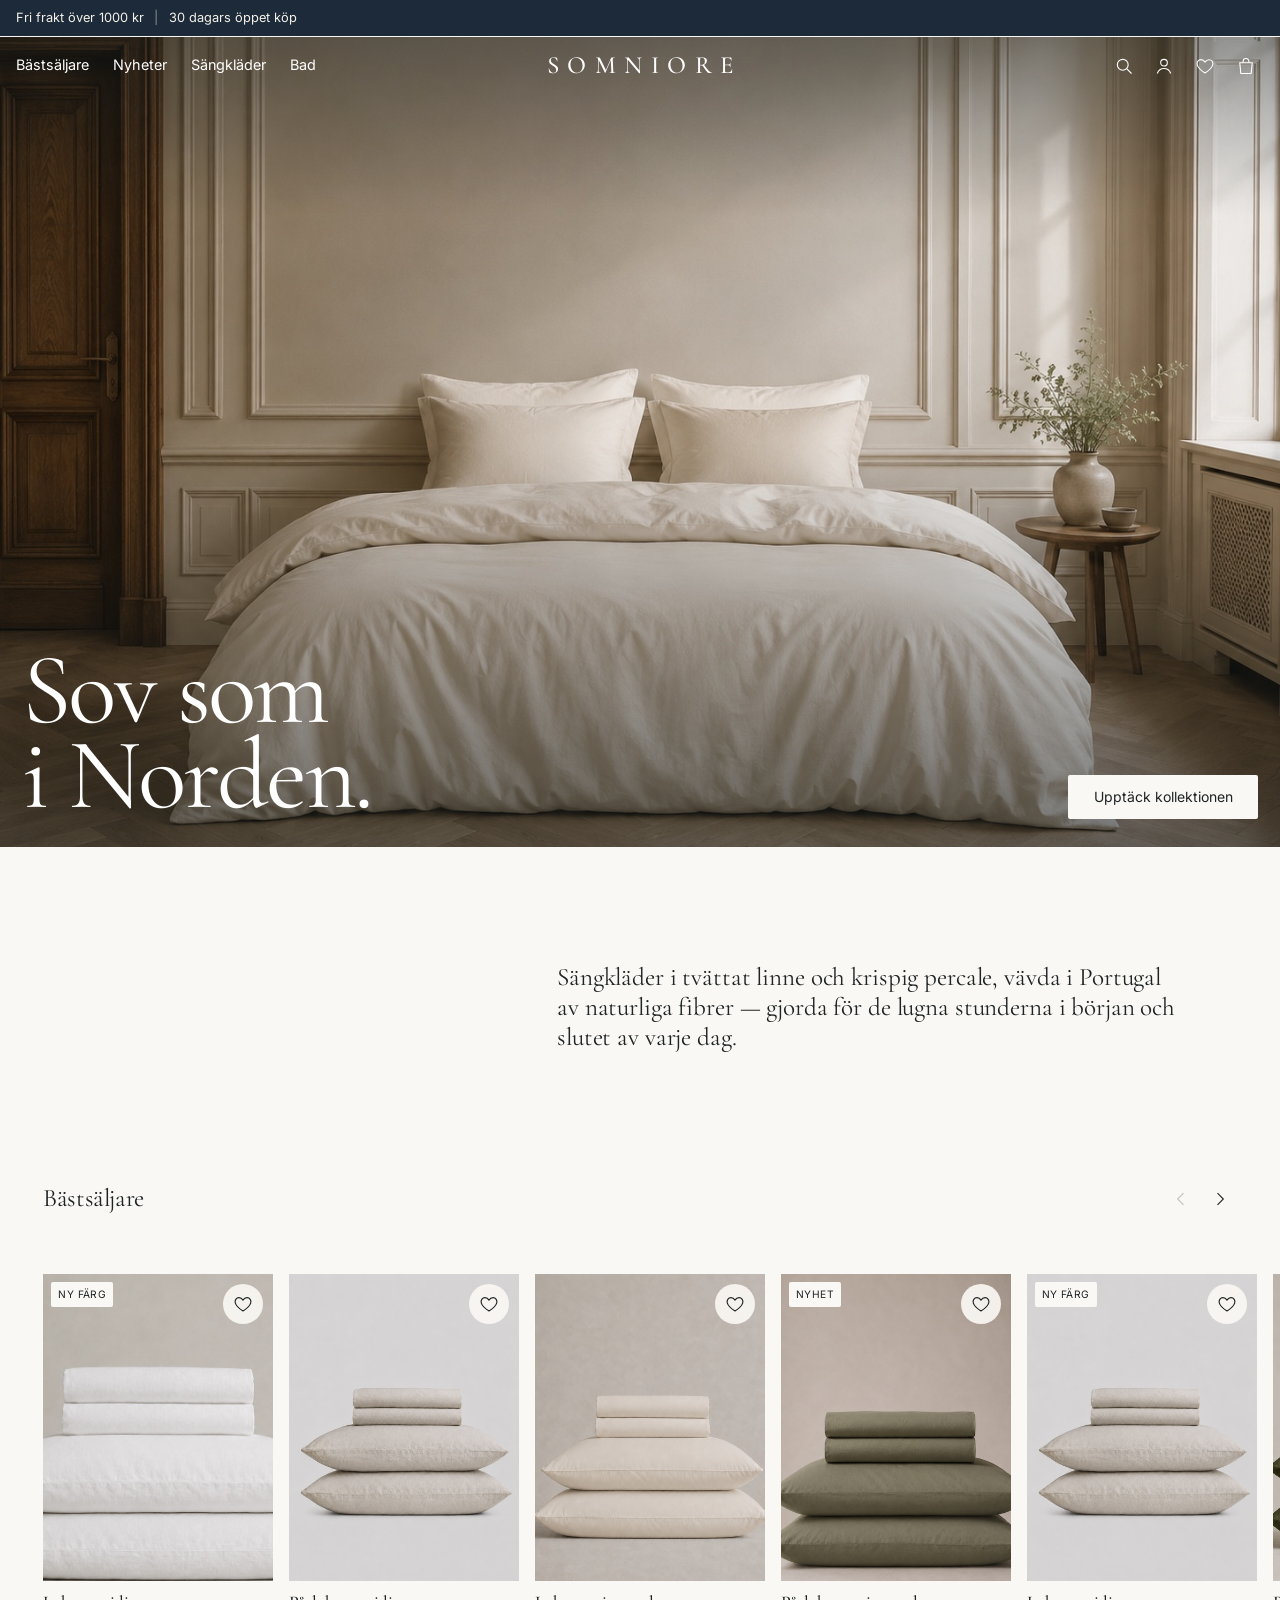
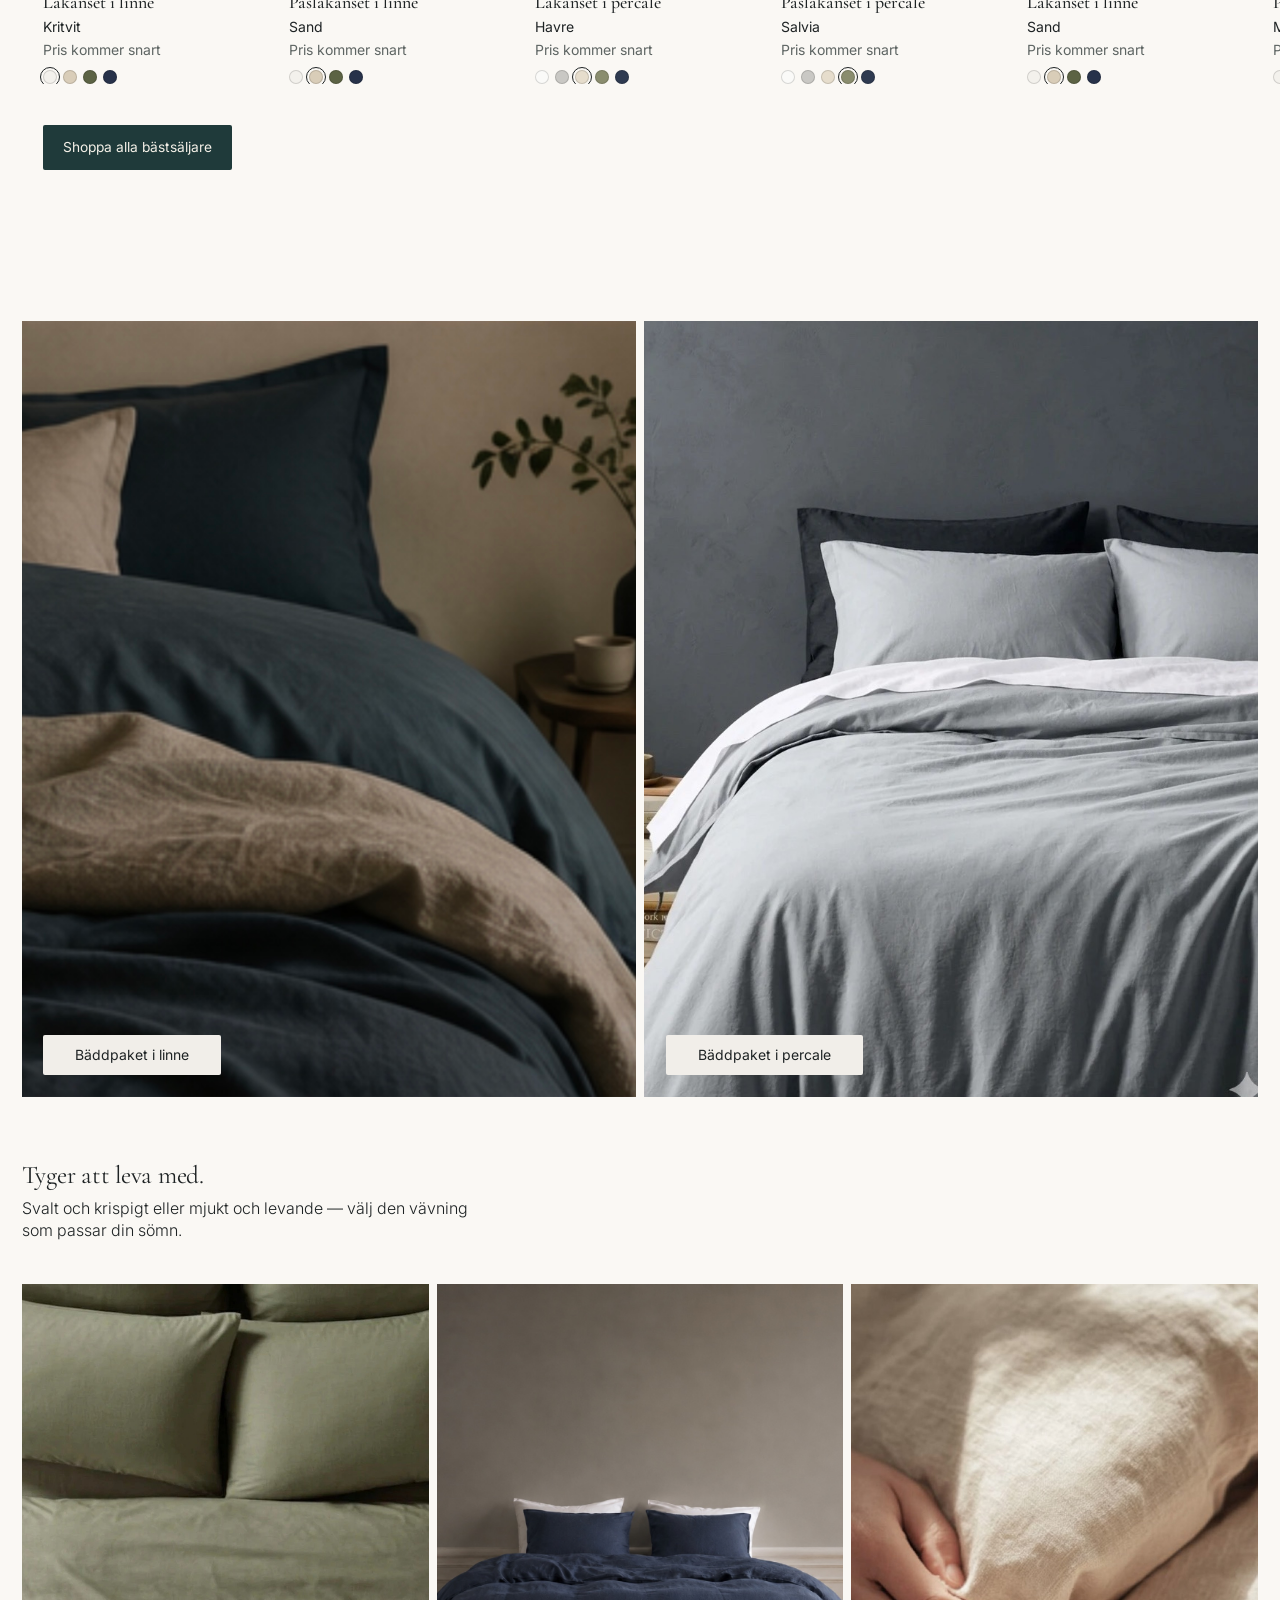
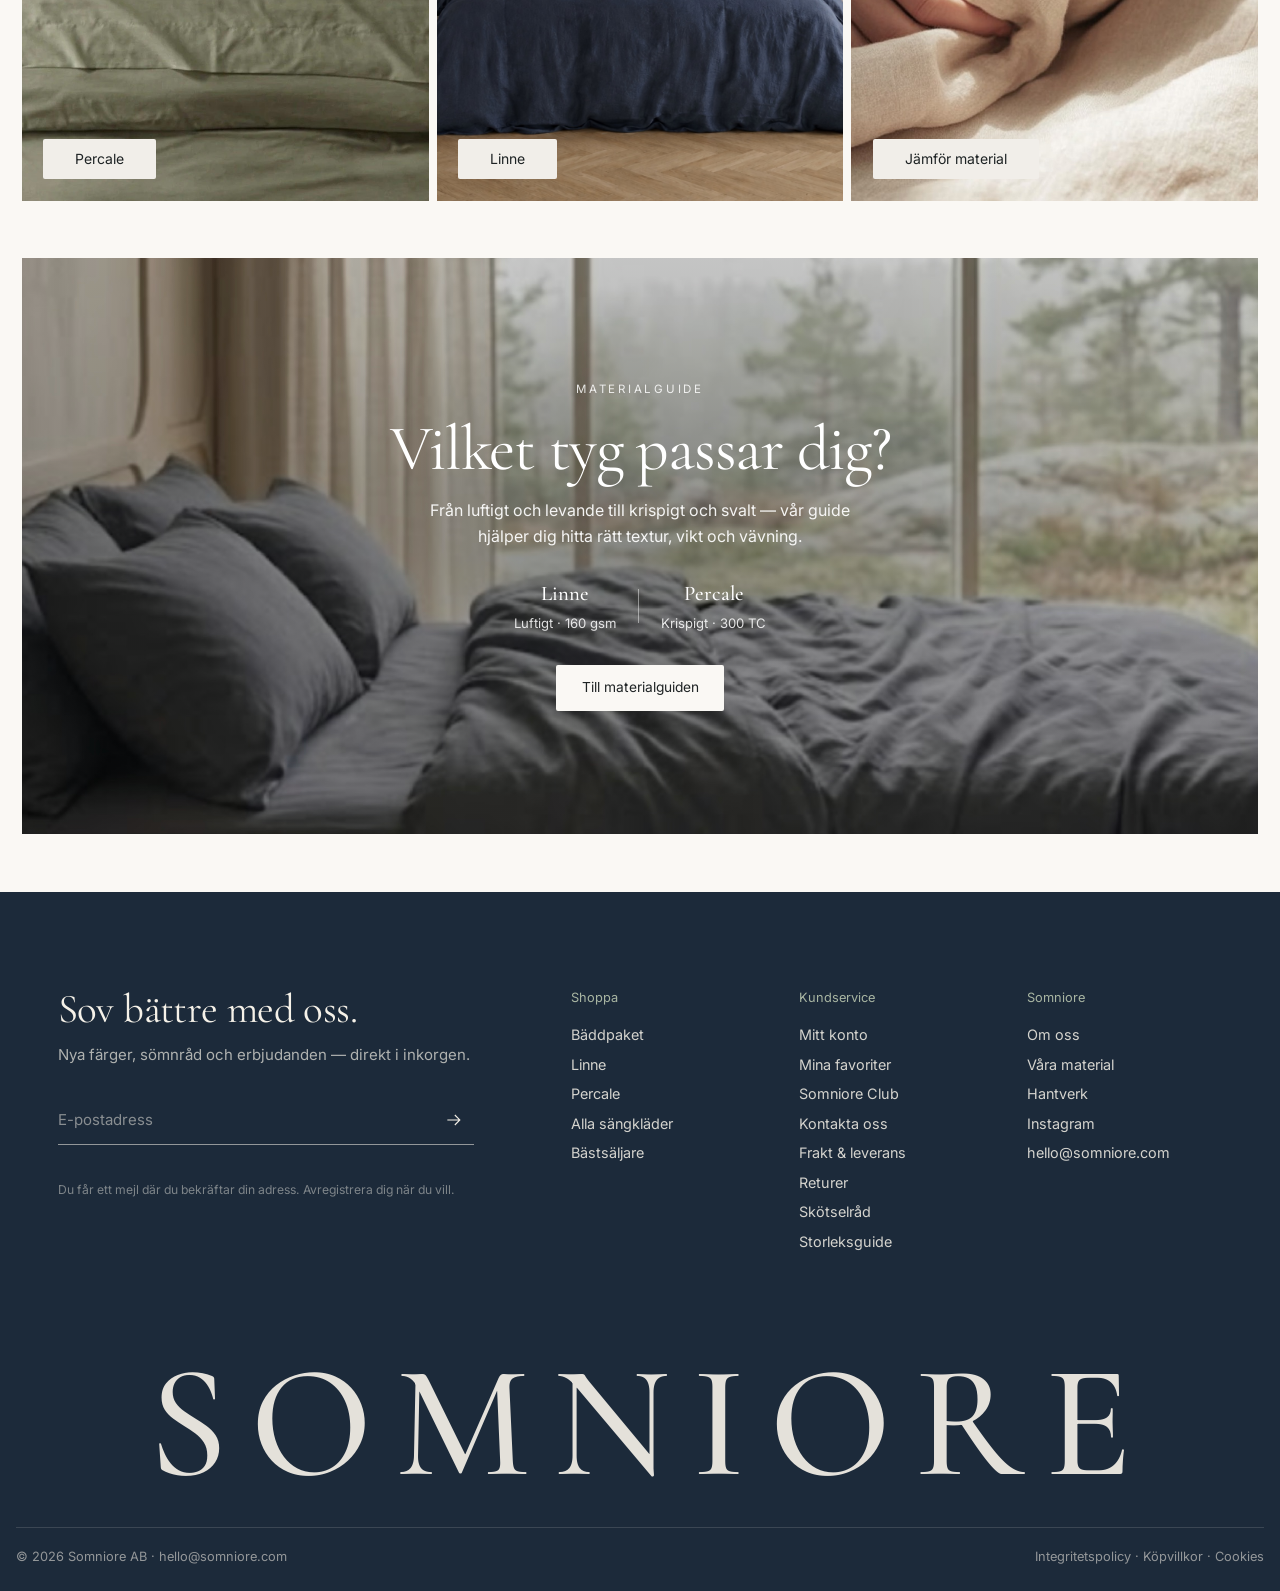
==== commit b9e66f2b: "Ta bort Våra material och Om Somniore ur menyn Co-Authored-By: Claude Opus 5.5 <noreply@anthropic.co" ====
--- a/index.html
+++ b/index.html
@@ -8,7 +8,7 @@
   <link rel="preconnect" href="https://fonts.googleapis.com">
   <link rel="preconnect" href="https://fonts.gstatic.com" crossorigin>
   <link href="https://fonts.googleapis.com/css2?family=Cormorant+Garamond:ital,wght@0,400;0,500;0,600;1,400;1,500&family=Inter:wght@300;400;500;600&display=swap" rel="stylesheet">
-  <link rel="stylesheet" href="styles.css?v=88">
+  <link rel="stylesheet" href="styles.css?v=90">
 </head>
 <body class="has-hero is-top">
 
@@ -101,7 +101,7 @@
   <div id="site-footer"></div>
 
   <script src="assets/js/data.js?v=85"></script>
-  <script src="assets/js/layout.js?v=88"></script>
+  <script src="assets/js/layout.js?v=91"></script>
   <script src="assets/js/home.js?v=80"></script>
 </body>
 </html>
--- a/styles.css
+++ b/styles.css
@@ -897,8 +897,8 @@
   .footer__cols div.open { padding-bottom: 1rem; }
   .footer__bottom { flex-direction: column; gap: .5rem; }
 }
-#mega-bad .mega__inner { grid-template-columns: minmax(160px, 220px) minmax(200px, 280px) 200px; }
-@media (max-width: 1100px) { #mega-bad .mega__inner { grid-template-columns: 220px 280px; } }
+#mega-bad .mega__inner, #mega-nyheter .mega__inner { grid-template-columns: minmax(160px, 220px) minmax(200px, 280px) 200px; }
+@media (max-width: 1100px) { #mega-bad .mega__inner, #mega-nyheter .mega__inner { grid-template-columns: 220px 280px; } }
 .mega__more { font-size: .88rem; font-weight: 500; margin-top: .4rem; }
 
 /* ---------- Favorit-hjärta på produktbilder ---------- */
@@ -1238,16 +1238,16 @@
 }
 
 /* ---------- Megameny med två stora bilder (Bästsäljare, Nyheter — som Parachute) ---------- */
-#mega-bastsaljare .mega__inner, #mega-nyheter .mega__inner {
+#mega-bastsaljare .mega__inner {
   grid-template-columns: minmax(200px, 340px) minmax(0, 425px) minmax(0, 425px);
   justify-content: center; column-gap: clamp(1.5rem, 2.6vw, 2.4rem); max-width: 1400px;
   padding-top: 2.2rem; padding-bottom: 2.6rem;
 }
-#mega-bastsaljare .mega__col, #mega-nyheter .mega__col { margin-right: clamp(2rem, 8vw, 7.5rem); }
+#mega-bastsaljare .mega__col { margin-right: clamp(2rem, 8vw, 7.5rem); }
 .mega__feature--big img { aspect-ratio: 4/5; width: 100%; }
 .mega__feature--big .mega__feature-title { font-size: 1.35rem; margin-top: 1.1rem; }
 @media (max-width: 1100px) {
-  #mega-bastsaljare .mega__inner, #mega-nyheter .mega__inner { grid-template-columns: 1fr; max-width: 340px; }
+  #mega-bastsaljare .mega__inner { grid-template-columns: 1fr; max-width: 340px; }
 }
 
 /* =========================================================
@@ -1303,3 +1303,4 @@
   .home .fabrics__tile { aspect-ratio: 454 / 576; }
   .home .rail__cta { margin: 1.8rem var(--pad) 0; }
 }
+
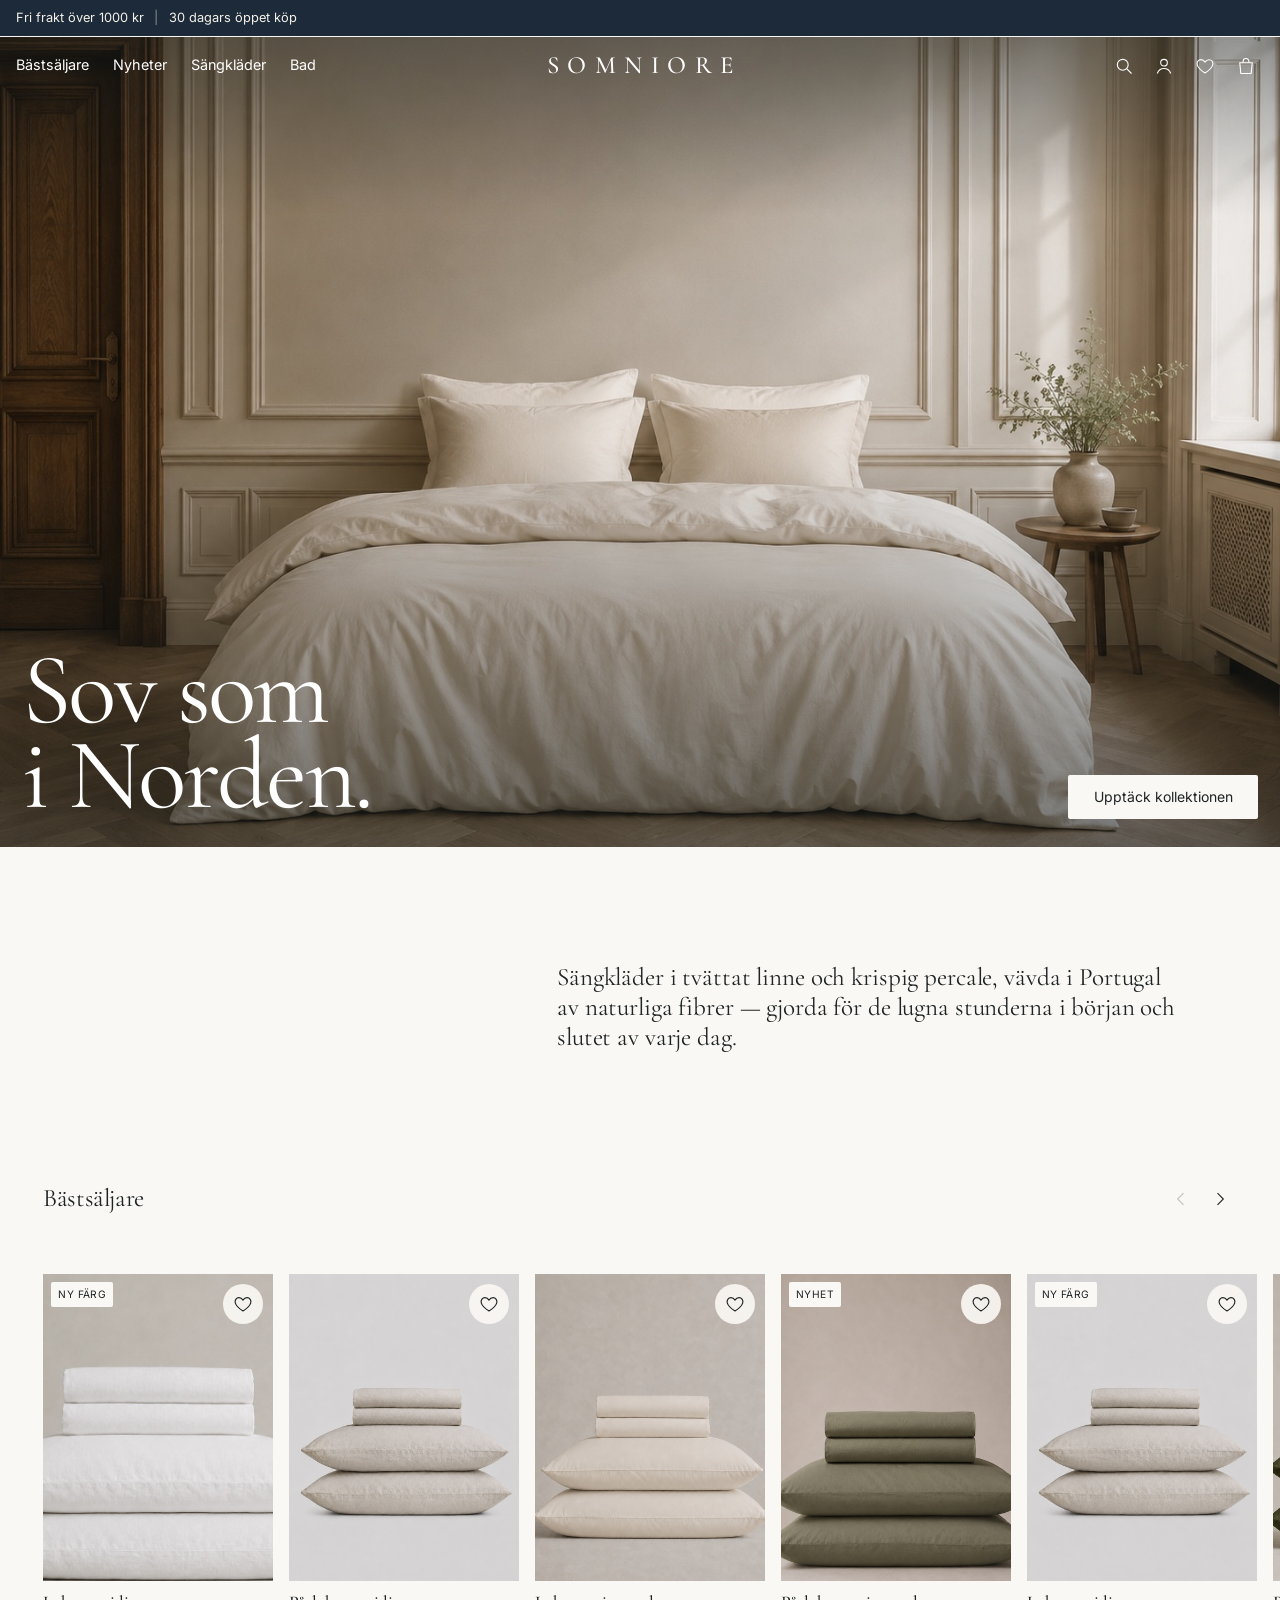
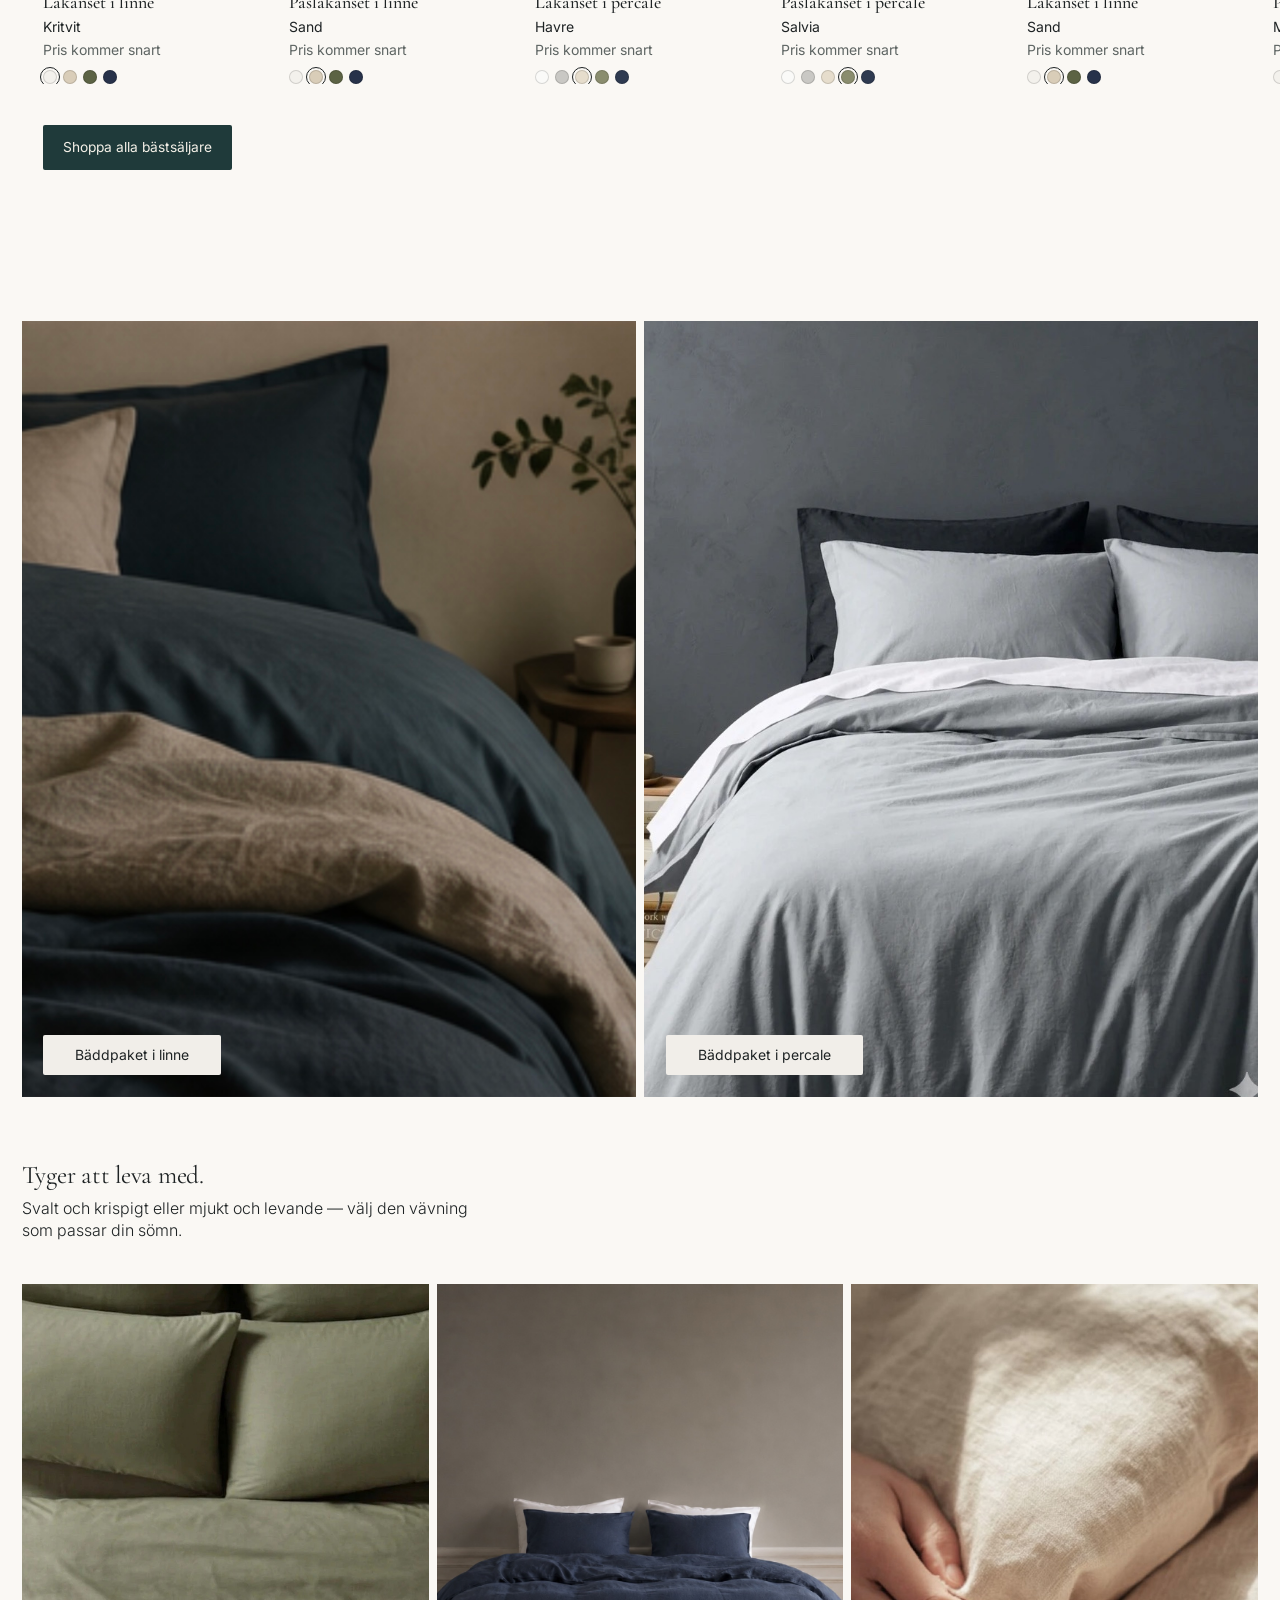
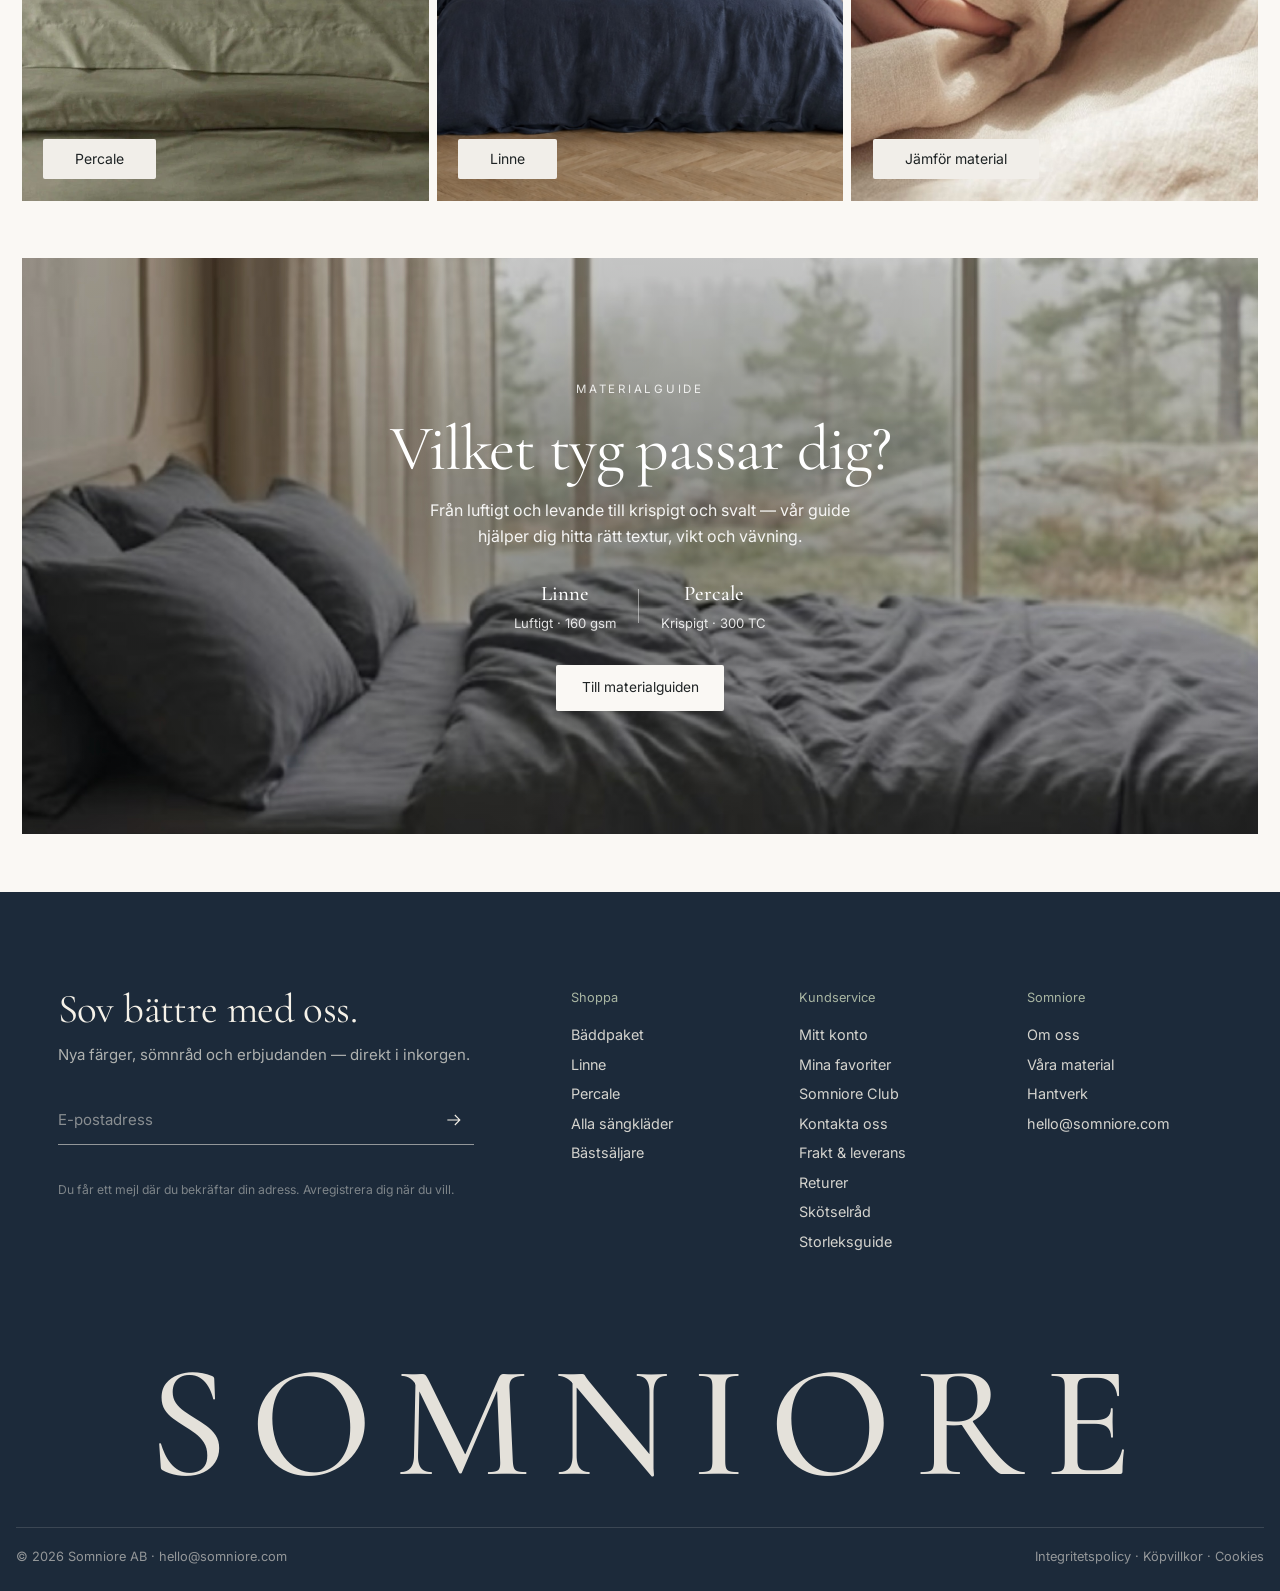
==== commit 426e7a26: "Ta bort Instagram-länken Co-Authored-By: Claude Opus 5.5 <noreply@anthropic.com>" ====
--- a/index.html
+++ b/index.html
@@ -101,7 +101,7 @@
   <div id="site-footer"></div>
 
   <script src="assets/js/data.js?v=85"></script>
-  <script src="assets/js/layout.js?v=91"></script>
+  <script src="assets/js/layout.js?v=92"></script>
   <script src="assets/js/home.js?v=80"></script>
 </body>
 </html>
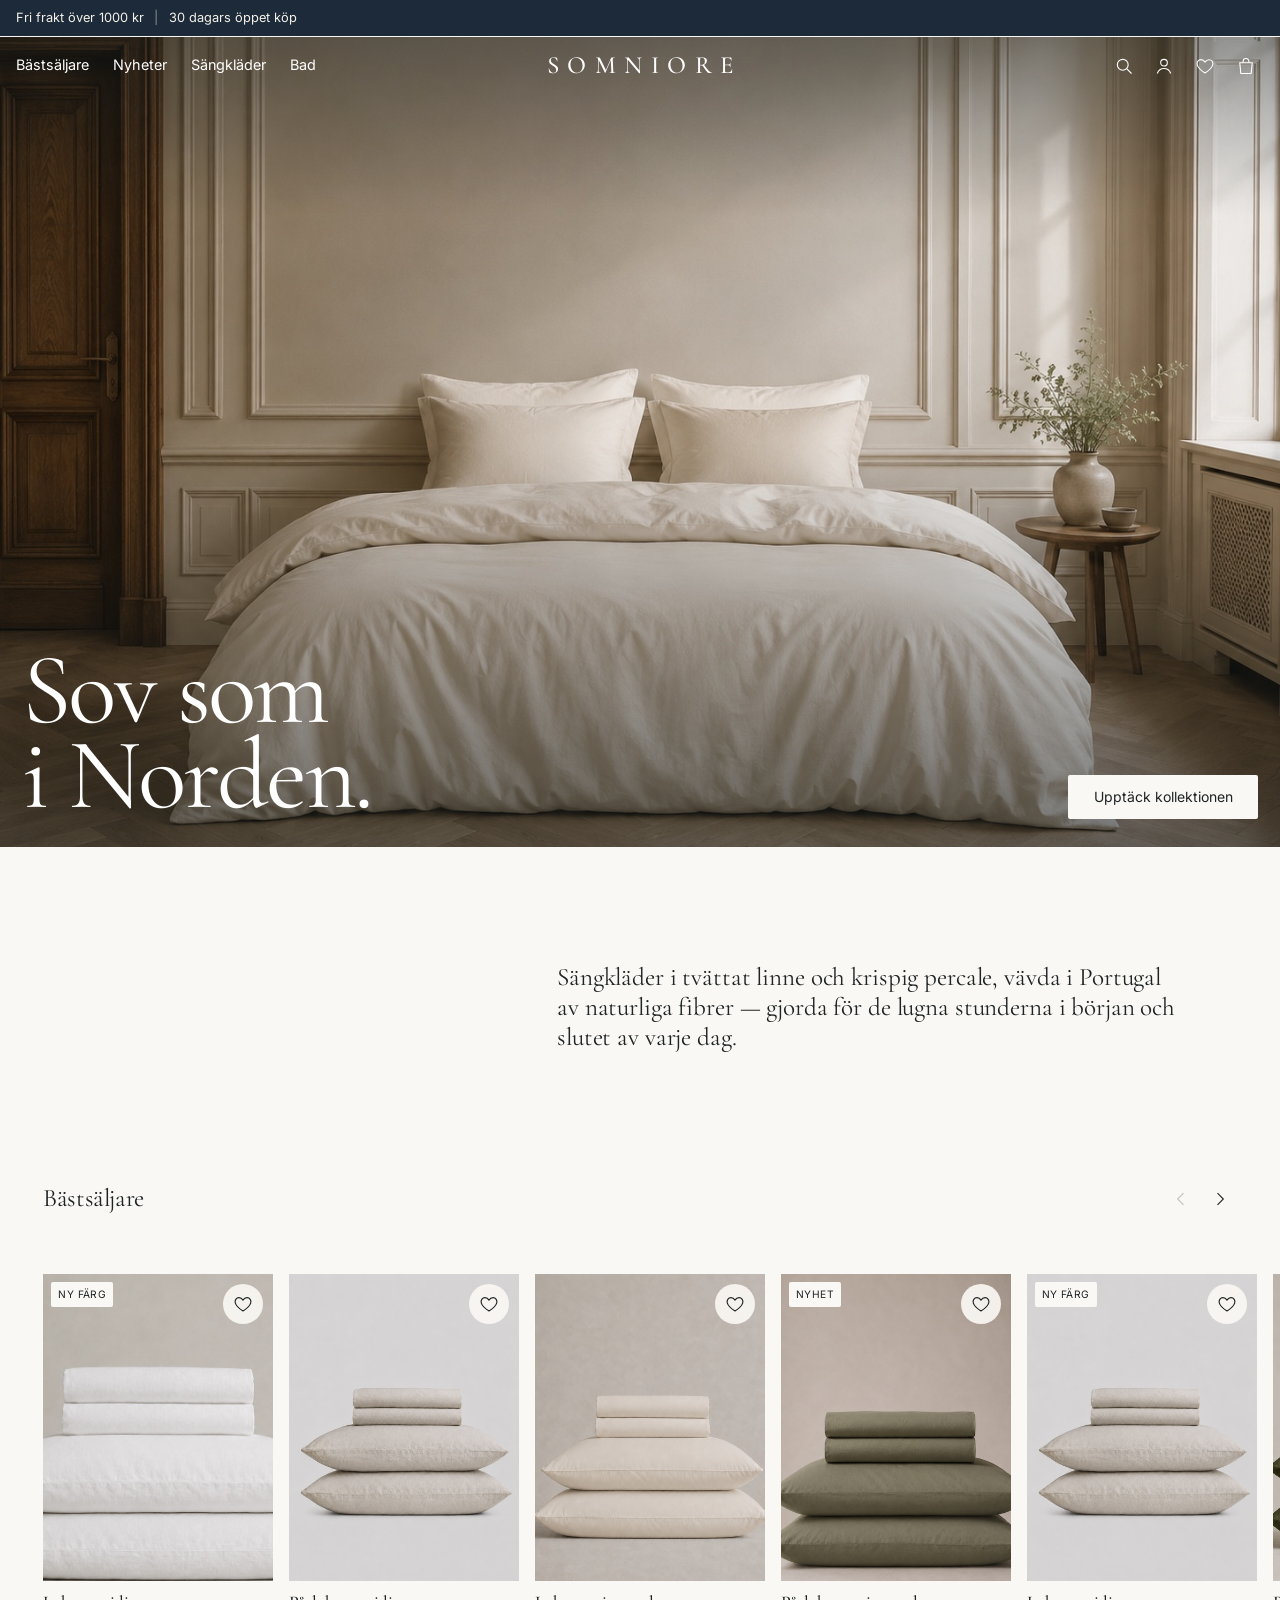
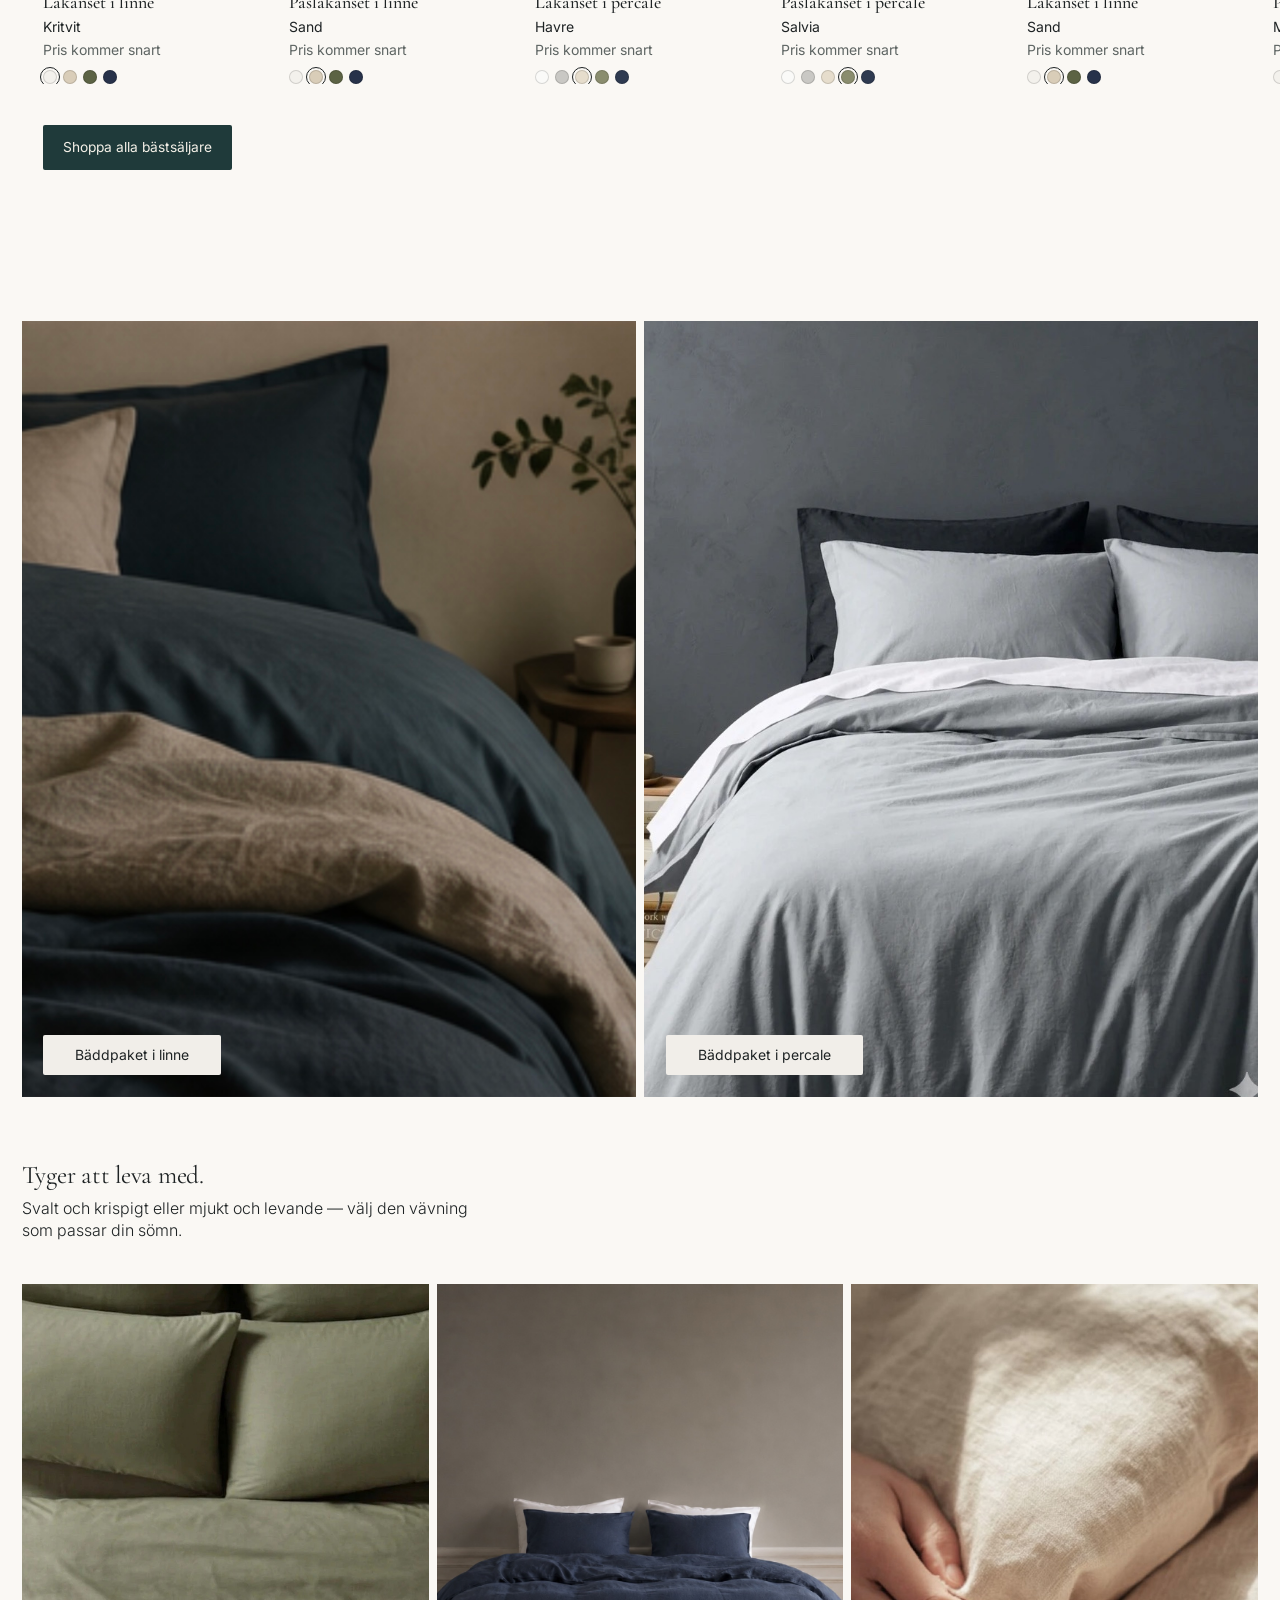
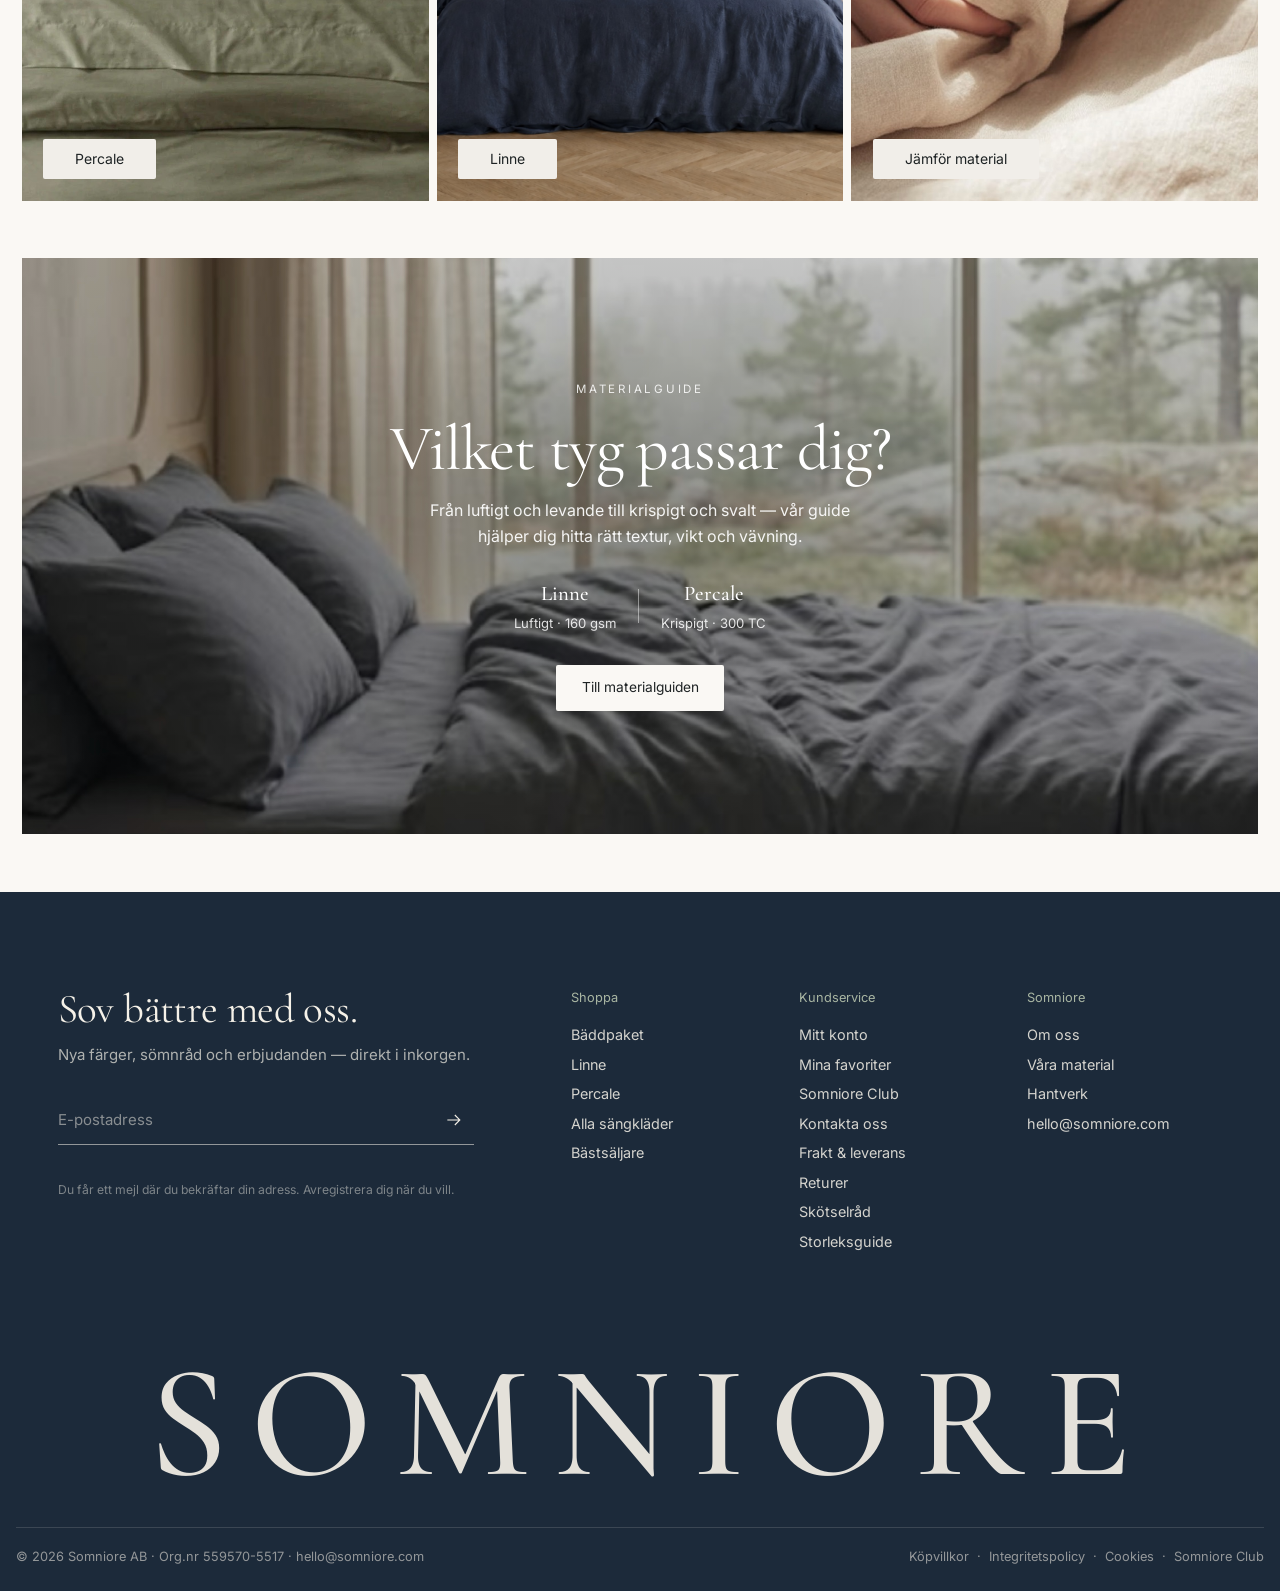
==== commit 188aae6b: "Köpvillkor, integritetspolicy, cookies och villkor för Somniore Club Co-Authored-By: Claude Opus 5.5" ====
--- a/index.html
+++ b/index.html
@@ -8,7 +8,7 @@
   <link rel="preconnect" href="https://fonts.googleapis.com">
   <link rel="preconnect" href="https://fonts.gstatic.com" crossorigin>
   <link href="https://fonts.googleapis.com/css2?family=Cormorant+Garamond:ital,wght@0,400;0,500;0,600;1,400;1,500&family=Inter:wght@300;400;500;600&display=swap" rel="stylesheet">
-  <link rel="stylesheet" href="styles.css?v=90">
+  <link rel="stylesheet" href="styles.css?v=96">
 </head>
 <body class="has-hero is-top">
 
@@ -100,8 +100,8 @@
 
   <div id="site-footer"></div>
 
-  <script src="assets/js/data.js?v=85"></script>
-  <script src="assets/js/layout.js?v=92"></script>
+  <script src="assets/js/data.js?v=95"></script>
+  <script src="assets/js/layout.js?v=95"></script>
   <script src="assets/js/home.js?v=80"></script>
 </body>
 </html>
--- a/styles.css
+++ b/styles.css
@@ -1304,3 +1304,79 @@
   .home .rail__cta { margin: 1.8rem var(--pad) 0; }
 }
 
+
+/* =========================================================
+   MOBILFINISH — proffsigare mobilvy
+   ========================================================= */
+/* Kundservice: frågor som rena rader med plus/minus (alla skärmar) */
+.service__faq details { border-bottom: 1px solid var(--line); }
+.service__group + details { border-top: 1px solid var(--line); }
+.service__faq summary { list-style: none; cursor: pointer; display: flex; justify-content: space-between; align-items: center; gap: 1rem; padding: 1.05rem 0; font-size: .95rem; color: var(--ink); }
+.service__faq summary::-webkit-details-marker { display: none; }
+.service__faq summary::after { content: "+"; flex: none; font-size: 1.25rem; font-weight: 300; line-height: 1; color: var(--soft); transition: transform .25s; }
+.service__faq details[open] summary::after { content: "–"; }
+.service__faq details > div { padding: 0 0 1.2rem; font-size: .9rem; line-height: 1.65; color: var(--soft); max-width: 40rem; }
+.service__group { margin-bottom: 1rem; }
+
+@media (max-width: 900px) {
+  /* Fraktremsan centrerad */
+  .announce { text-align: center; }
+
+  /* Kollektion: filtren på två luftiga rader som inte följer med vid scroll */
+  .filters { position: static; display: grid; grid-template-columns: 1fr auto; align-items: center; gap: 1rem .8rem; padding: .9rem 0 1rem; margin-bottom: 1.2rem; background: none; backdrop-filter: none; }
+  .filters__left { display: contents; }
+  .chips { grid-column: 1 / -1; flex-wrap: nowrap; overflow-x: auto; scrollbar-width: none; padding: 0 var(--pad); }
+  .chips::-webkit-scrollbar { display: none; }
+  .chip { flex: none; white-space: nowrap; }
+  .color-filter { grid-column: 1; padding-left: var(--pad); }
+  .filters__right { grid-column: 2; padding-right: var(--pad); }
+  .cat-circles { padding-top: 1.6rem; padding-bottom: .4rem; }
+
+  /* Produktrutnät: lite mer luft mellan korten och lugnare namn */
+  .grid { column-gap: 10px; row-gap: 2.2rem; padding-left: var(--pad); padding-right: var(--pad); }
+  .grid .product__name { font-size: 1.02rem; line-height: 1.2; margin-top: .6rem; }
+  .grid .product__color, .grid .product__meta { font-size: .8rem; }
+  .product__swatches { gap: 6px; }
+
+  /* Inloggning: formuläret direkt under sidhuvudet, utan tomrum */
+  .auth { min-height: 0; }
+  .auth__panel { place-items: start center; padding-top: calc(var(--header) + 2rem); padding-bottom: 3.5rem; }
+}
+
+/* =========================================================
+   VILLKORSSIDOR — köpvillkor, integritet, cookies, Club
+   ========================================================= */
+.legal { display: grid; grid-template-columns: 240px minmax(0, 46rem); gap: clamp(2.5rem, 7vw, 7rem); padding: clamp(2.5rem, 5vw, 4rem) var(--inset) clamp(5rem, 9vw, 8rem); }
+.legal__side { position: sticky; top: calc(var(--header) + 2rem); align-self: start; font-size: .86rem; }
+.legal__updated { color: var(--soft); font-size: .78rem; margin-bottom: 1.4rem; }
+.legal__toc, .legal__more { display: flex; flex-direction: column; gap: .55rem; }
+.legal__toc a { color: var(--soft); transition: color .2s; }
+.legal__toc a:hover { color: var(--ink); }
+.legal__more { margin-top: 2rem; padding-top: 1.4rem; border-top: 1px solid var(--line); }
+.legal__more p { font-size: .7rem; font-weight: 600; letter-spacing: .14em; text-transform: uppercase; color: var(--petrol); margin-bottom: .3rem; }
+.legal__more a[aria-current] { font-weight: 600; }
+.legal__body section { padding-bottom: 2.2rem; margin-bottom: 2.2rem; border-bottom: 1px solid var(--line); scroll-margin-top: calc(var(--header) + 1.5rem); }
+.legal__body section:last-child { border-bottom: 0; }
+.legal__body h2 { font-family: var(--serif); font-weight: 400; font-size: 1.7rem; line-height: 1.15; margin-bottom: 1rem; }
+.legal__body p, .legal__body li { font-size: .95rem; line-height: 1.7; color: #3f4644; }
+.legal__body p + p { margin-top: .9rem; }
+.legal__body ul, .legal__body ol { padding-left: 1.2rem; margin: .4rem 0 .9rem; display: grid; gap: .35rem; }
+.legal__body a { color: var(--ink); text-decoration: underline; text-underline-offset: 3px; }
+.legal__body strong { color: var(--ink); font-weight: 600; }
+.legal__company { display: grid; grid-template-columns: 12rem 1fr; margin: 1.2rem 0 0; background: var(--beige); padding: 1.2rem 1.4rem; font-size: .92rem; }
+.legal__company dt { color: var(--soft); padding: .3rem 0; }
+.legal__company dd { margin: 0; padding: .3rem 0; color: var(--ink); }
+.legal__table { width: 100%; border-collapse: collapse; font-size: .9rem; margin: .4rem 0 .9rem; }
+.legal__table th, .legal__table td { text-align: left; vertical-align: top; padding: .75rem .8rem .75rem 0; border-bottom: 1px solid var(--line); line-height: 1.5; }
+.legal__table th { font-size: .7rem; font-weight: 600; letter-spacing: .12em; text-transform: uppercase; color: var(--soft); }
+.footer__bottom span:last-child { display: flex; flex-wrap: wrap; gap: .2rem .5rem; }
+@media (max-width: 900px) {
+  .legal { grid-template-columns: 1fr; gap: 1.5rem; padding-left: var(--pad); padding-right: var(--pad); }
+  .legal__side { position: static; }
+  .legal__toc { display: none; }
+  .legal__more { flex-direction: row; flex-wrap: wrap; gap: .5rem 1.2rem; margin-top: 0; padding-top: 0; border-top: 0; }
+  .legal__more p { width: 100%; }
+  .legal__company { grid-template-columns: 1fr; }
+  .legal__company dt { padding-bottom: 0; font-size: .78rem; }
+  .legal__company dd { padding-top: .1rem; }
+}
